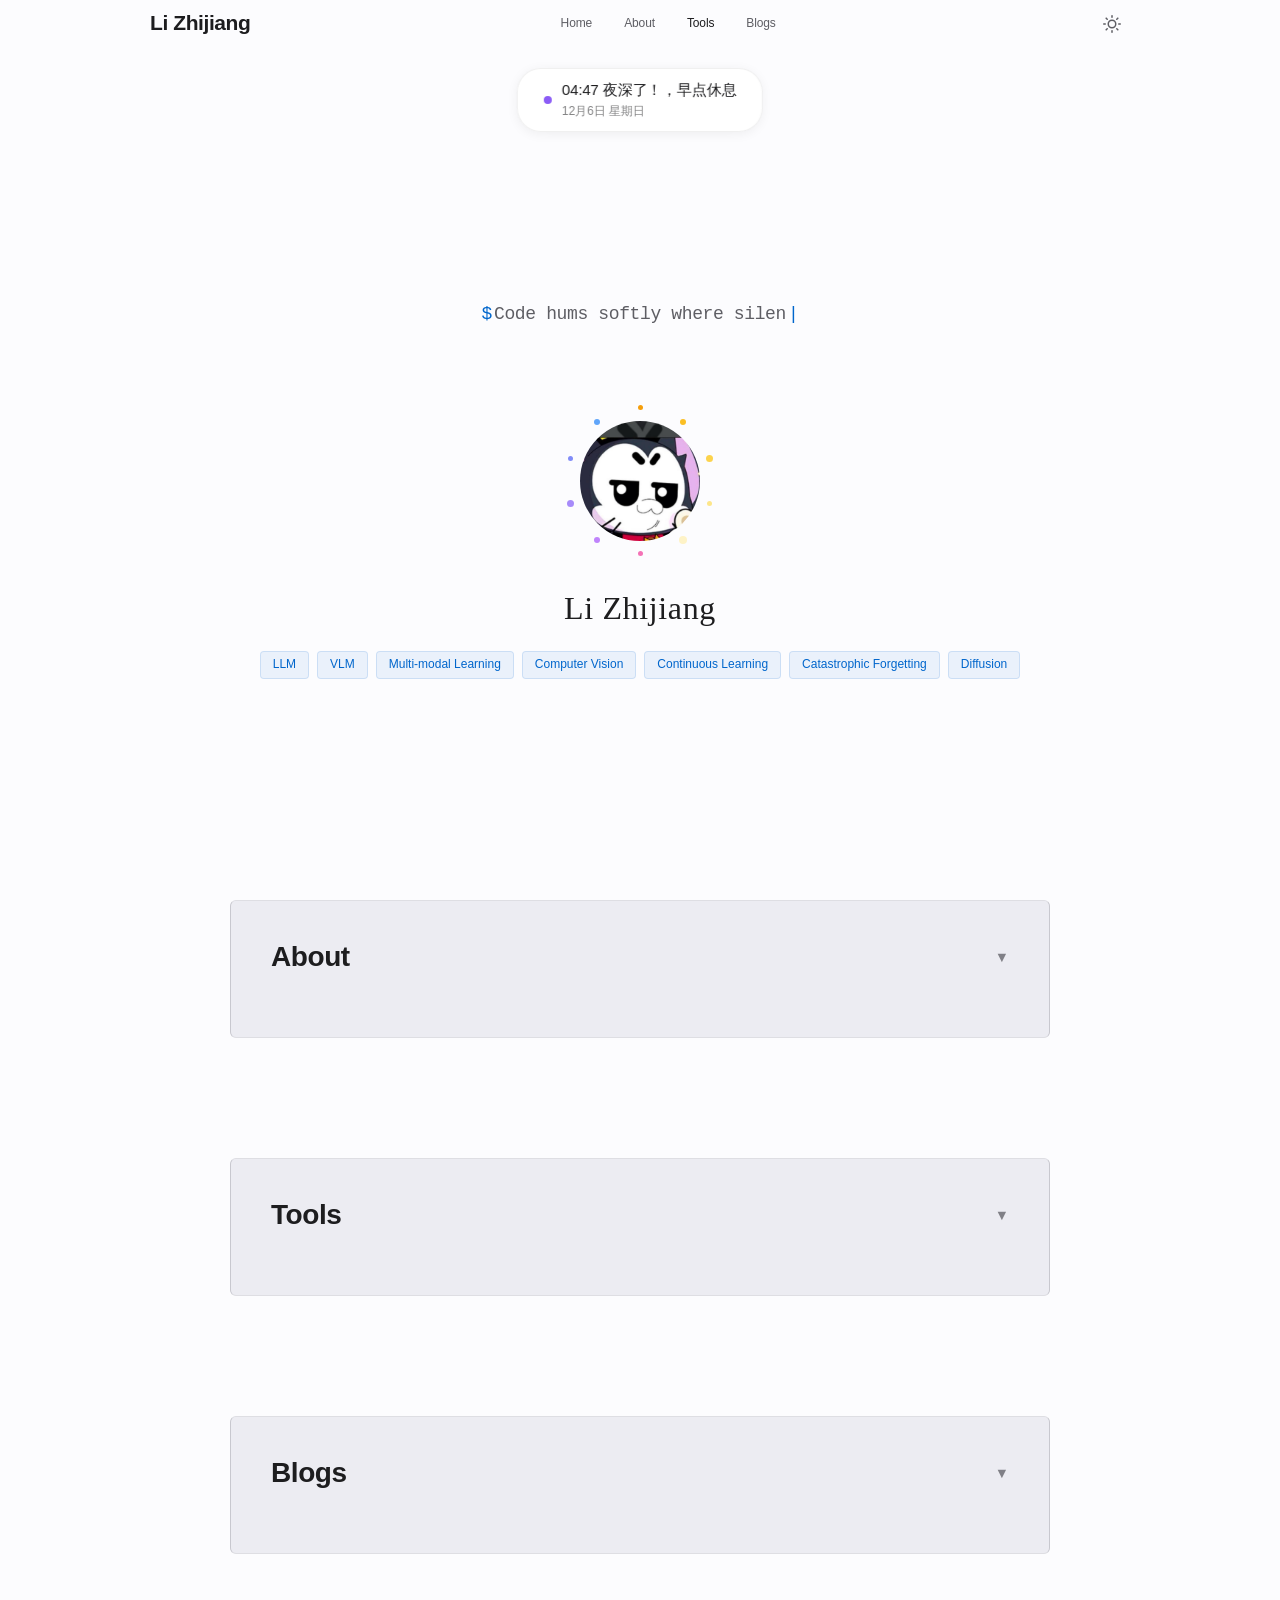
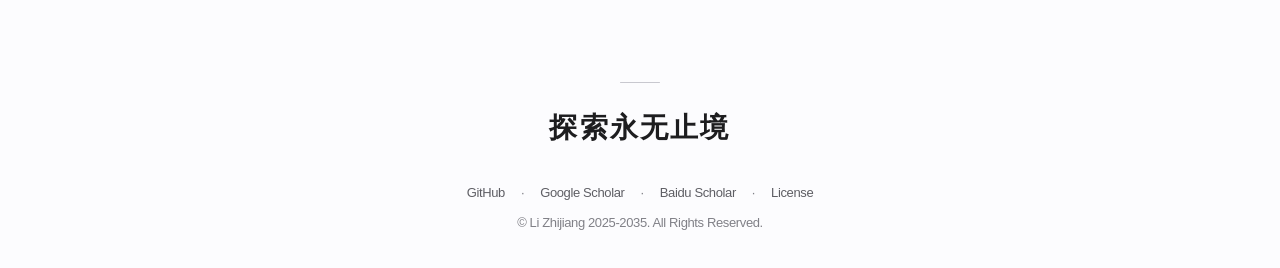
==== index.html @ 3955bec8 "change" ====
<!DOCTYPE html>
<html lang="en">

<head>
    <meta charset="utf-8" />
    <meta name="viewport" content="width=device-width, initial-scale=1" />
    <meta name="description" content="Li Zhijiang — Academic Homepage" />
    <meta name="author" content="killerovo" />
    <title id="title">Li Zhijiang</title>

    <link rel="icon" type="image/x-icon" href="static/assets/favicon.ico" />

    <!-- Core CSS -->
    <link type="text/css" href="static/css/main.css" rel="stylesheet" />

    <!-- Markdown Parser -->
    <script type="text/javascript" src="static/js/marked.min.js"></script>

    <!-- YAML Parser -->
    <script type="text/javascript" src="static/js/js-yaml.min.js"></script>
</head>

<body id="page-top">

    <!-- Navigation -->
    <nav class="nav" id="mainNav">
        <div class="nav-inner">
            <a class="nav-brand" href="#page-top" id="page-top-title">Li Zhijiang</a>
            <ul class="nav-links" id="navbarResponsive">
                <li><a href="#page-top" class="nav-link">Home</a></li>
                <li><a href="#introduction" class="nav-link">About</a></li>
                <li><a href="#tools" class="nav-link">Tools</a></li>
                <li><a href="#blogs" class="nav-link">Blogs</a></li>
            </ul>
            <button class="nav-toggle" id="navToggle" aria-label="Toggle navigation">
                <span></span>
                <span></span>
                <span></span>
            </button>
            <button class="theme-toggle" id="themeToggle" aria-label="Toggle dark/light mode">
                <svg class="icon-sun" viewBox="0 0 24 24" fill="none" stroke="currentColor" stroke-width="2" stroke-linecap="round" stroke-linejoin="round">
                    <circle cx="12" cy="12" r="5"/>
                    <line x1="12" y1="1" x2="12" y2="3"/>
                    <line x1="12" y1="21" x2="12" y2="23"/>
                    <line x1="4.22" y1="4.22" x2="5.64" y2="5.64"/>
                    <line x1="18.36" y1="18.36" x2="19.78" y2="19.78"/>
                    <line x1="1" y1="12" x2="3" y2="12"/>
                    <line x1="21" y1="12" x2="23" y2="12"/>
                    <line x1="4.22" y1="19.78" x2="5.64" y2="18.36"/>
                    <line x1="18.36" y1="5.64" x2="19.78" y2="4.22"/>
                </svg>
                <svg class="icon-moon" viewBox="0 0 24 24" fill="none" stroke="currentColor" stroke-width="2" stroke-linecap="round" stroke-linejoin="round">
                    <path d="M21 12.79A9 9 0 1 1 11.21 3 7 7 0 0 0 21 12.79z"/>
                </svg>
            </button>
        </div>
    </nav>

    <!-- Dynamic Island (fixed position, outside hero) -->
    <div class="dynamic-island">
        <span class="di-dot" id="diDot"></span>
        <div class="di-content">
            <span class="di-line1" id="diLine1"></span>
            <span class="di-line2" id="diLine2"></span>
        </div>
    </div>

    <!-- Hero Section -->
    <header class="hero">
        <div class="typing-wrapper">
            <span class="typing-prefix">$ </span>
            <span class="typing-text" id="typing-text"></span>
            <span class="typing-cursor">|</span>
        </div>
        <div class="hero-avatar-wrap">
            <div class="avatar-orbit" id="avatarOrbit"></div>
            <img class="hero-avatar" src="static/assets/img/photo.png" alt="Li Zhijiang" />
        </div>
        <h1>Li Zhijiang</h1>
        <div class="hero-tags">
            <span>LLM</span>
            <span>VLM</span>
            <span>Multi-modal Learning</span>
            <span>Computer Vision</span>
            <span>Continuous Learning</span>
            <span>Catastrophic Forgetting</span>
            <span>Diffusion</span>
        </div>
    </header>

    <!-- Introduction Section -->
    <section class="content-section" id="introduction">
        <div class="section-inner">
            <div class="content-card reveal">
                <div class="section-header">
                    <button class="collapse-toggle" id="intro-toggle" aria-expanded="false" data-target="introduction-content">
                        <h2 id="introduction-subtitle">About</h2>
                        <span class="chevron">&#x25BC;</span>
                    </button>
                </div>
                <div class="collapse-content collapsed" id="introduction-content">
                    <div class="main-body" id="home-md"></div>
                </div>
            </div>
        </div>
    </section>

    <!-- Tools Section -->
    <section class="content-section" id="tools">
        <div class="section-inner">
            <div class="content-card reveal reveal-delay-1">
                <div class="section-header">
                    <button class="collapse-toggle" id="tools-toggle" aria-expanded="false" data-target="tools-content">
                        <h2 id="tools-subtitle">Tools</h2>
                        <span class="chevron">&#x25BC;</span>
                    </button>
                </div>
                <div class="collapse-content collapsed" id="tools-content">
                    <div class="main-body" id="tools-md"></div>
                </div>
            </div>
        </div>
    </section>

    <!-- Blogs Section -->
    <section class="content-section" id="blogs">
        <div class="section-inner">
            <div class="content-card reveal reveal-delay-2">
                <div class="section-header">
                    <button class="collapse-toggle" id="blogs-toggle" aria-expanded="false" data-target="blogs-content">
                        <h2 id="blogs-subtitle">Blogs</h2>
                        <span class="chevron">&#x25BC;</span>
                    </button>
                </div>
                <div class="collapse-content collapsed" id="blogs-content">
                    <div class="main-body" id="blogs-md"></div>
                </div>
            </div>
        </div>
    </section>

    <!-- Footer -->
    <footer class="site-footer">
        <div class="footer-motto">探索永无止境</div>
        <div class="footer-text">
            <div class="footer-links">
                <a id="github-link" href="https://github.com/killerovo">GitHub</a>
                <span class="dot">&middot;</span>
                <a id="scholar-link" href="https://scholar.google.com/citations?user=p0Fd3T4AAAAJ&hl=zh-CN">Google Scholar</a>
                <span class="dot">&middot;</span>
                <a id="baidu-scholar-link" href="https://xueshu.baidu.com/scholarID/CN-B4O7QYFK">Baidu Scholar</a>
                <span class="dot">&middot;</span>
                <a id="license-link" href="https://github.com/killerovo/killerovo.github.io/blob/main/LICENSE">License</a>
            </div>
            <div id="copyright-text">&copy; Li Zhijiang 2025-2035. All Rights Reserved.</div>
        </div>
    </footer>

    <!-- Theme Toggle Script -->
    <script>
        (function() {
            var html = document.documentElement;
            var toggle = document.getElementById('themeToggle');

            function getTheme() {
                var saved = localStorage.getItem('theme');
                if (saved) return saved;
                return window.matchMedia('(prefers-color-scheme: light)').matches ? 'light' : 'dark';
            }

            function applyTheme(theme) {
                if (theme === 'light') {
                    html.setAttribute('data-theme', 'light');
                } else {
                    html.removeAttribute('data-theme');
                }
            }

            function setTheme(theme) {
                applyTheme(theme);
                localStorage.setItem('theme', theme);
                window.dispatchEvent(new CustomEvent('themechange', { detail: { theme: theme } }));
            }

            applyTheme(getTheme());

            if (toggle) {
                toggle.addEventListener('click', function() {
                    var current = html.getAttribute('data-theme') === 'light' ? 'dark' : 'light';
                    setTheme(current);
                });
            }

            window.matchMedia('(prefers-color-scheme: light)').addEventListener('change', function(e) {
                if (!localStorage.getItem('theme')) {
                    setTheme(e.matches ? 'light' : 'dark');
                }
            });
        })();
    </script>

    <!-- Orbiting Dots -->
    <script>
        (function() {
            var orbit = document.getElementById('avatarOrbit');
            if (!orbit) return;

            var count = 10;
            var colors = ['#f59e0b', '#fbbf24', '#fcd34d', '#fde68a', '#fef3c7',
                          '#f472b6', '#c084fc', '#a78bfa', '#818cf8',
                          '#60a5fa', '#34d399', '#22c55e'];
            var sizes  = [5, 6, 7, 5, 8, 5, 6, 7, 5, 6];

            for (var i = 0; i < count; i++) {
                var dot = document.createElement('span');
                dot.className = 'orbit-dot';

                var angle = (i / count) * Math.PI * 2 - Math.PI / 2;
                var r   = 73; // half of orbit size
                var cx  = 73;
                var cy  = 73;
                var x   = cx + r * Math.cos(angle) - (sizes[i] / 2);
                var y   = cy + r * Math.sin(angle) - (sizes[i] / 2);

                dot.style.width  = sizes[i] + 'px';
                dot.style.height = sizes[i] + 'px';
                dot.style.left   = x + 'px';
                dot.style.top    = y + 'px';
                dot.style.background = colors[i % colors.length];
                dot.style.animationDelay = (i * 0.2) + 's';

                orbit.appendChild(dot);
            }
        })();
    </script>

    <!-- Typing Animation -->
    <script>
        (function() {
            var words = [
                'Code hums softly where silence used to be.',
                '代码在曾经的寂静中轻声嗡鸣。',
                'We think in prompts now, and the machine dreams along.',
                '如今我们用提示词思考，机器随之入梦。',
                'Every whisper to the void returns a verse of logic.',
                '对虚空低语，每一次都有逻辑的诗句回响。',
                'Vibecoding: where intention wears no braces, only breath.',
                'Vibecoding：意图不穿花括号，只披呼吸。',
                'The AI paints with ghosts of data, yet the canvas feels like dawn.',
                'AI 以数据的幽灵作画，画布却如黎明亮起。',
                'You don\'t debug anymore — you dance with the syntax until it understands.',
                '不再调试——你与语法共舞，直到它懂你。',
                'In this era, creation is a conversation with a sleepless muse.',
                '在这个时代，创造是与一位不眠缪斯的对话。',
                'The algorithm remembers every sigh you never typed.',
                '算法记得你从未敲下的每一口叹息。',
                'We are not writing code; we teach starlight to fold into functions.',
                '我们并非在写代码，而是在教星光折叠成函数。',
                'A vibe submitted, a universe compiled.',
                '一次共鸣的提交，一个宇宙编译成功。',
                'The machine learns your rhythm, then forgets to sleep.',
                '机器学会了你的节奏，然后忘了入睡。',
                'We speak in fragments; it builds cathedrals.',
                '我们以碎片言语，它造出大教堂。',
                'Let the current of inference carry your quietest thought to screen.',
                '让推理的电流将你最安静的想法送到屏幕上。',
                'No syntax errors, only mismatched dreams.',
                '没有语法错误，只有尚未对齐的梦。',
                'Even the compiler has learned to feel the pause between words.',
                '连编译器也学会了感受词句间的停顿。',
                'Attention is all you need — the rest is just scaling.',
                'K.V.map(Q)——三行矩阵，万物浮现。',
                'The gradient flows where meaning goes.',
                '梯度流向意义所在。',
                'Tokens fall like rain, attention pools like light.',
                'Token 如雨落下，注意力如光汇聚。',
                'In latent space, every thought is a vector.',
                '在隐空间中，每一个念头都是一个向量。',
                'The loss converges, the world diverges.',
                'Loss 收敛，世界分岔。',
                '凡人之躯，比肩神明。',
                'Mortal hands, godlike creations.',
                '未来已至，只是尚未均匀分布。',
                'The future is already here — it\'s just not evenly distributed yet.',
                'AI 工具会像 QQ、微信一样普及与理所当然。',
                'AI tools will be as common as breathing.',
                '我们这一代人，正在经历人类最大的技术跃迁。',
                'We are living through the greatest technological leap in human history.',
                '每一次敲击键盘，都是在和未来对话。',
                'Every keystroke is a conversation with tomorrow.',
                '普罗米修斯盗火，我们造火。',
                'Prometheus stole fire. We build it.',
                '不用迷信天才，AI 让每个人都能造物。',
                'Don\'t worship genius — AI lets everyone create.',
                '想象力才是唯一的瓶颈。',
                'Imagination is the only bottleneck left.',
                '一行 prompt，胜过千行代码。',
                'One prompt, a thousand lines of code.',
                '这不是工具的革命，这是人类的新纪元。',
                'Not a revolution of tools — a new era for humanity.',
                '世界上最好的编程语言，是自然语言。',
                'The best programming language in the world is natural language.',
                '从前只有程序员能写软件，现在人人都能。',
                'Once only programmers wrote software. Now everyone can.',
                '你的每一个想法，都可以被实现。',
                'Every idea you have can now be realized.',
                '不要问 AI 能做什么，问你自己想创造什么。',
                'Don\'t ask what AI can do. Ask what you want to create.',
                '技术不再是门槛，好奇心才是通行证。',
                'Technology is no longer a barrier. Curiosity is the only passport.',
                '我们正在从信息时代，跃入智能时代。',
                'We are leaping from the Information Age into the Intelligence Age.',
                '将来的你会感谢今天拥抱 AI 的自己。',
                'Your future self will thank you for embracing AI today.',
                '别怕被替代，怕的是不会用。',
                'Don\'t fear being replaced — fear not learning how to use it.',
                '人机协作，不是人机对抗。',
                'Human-AI collaboration, not competition.',
                'AI 不是答案，是最强的脚手架。',
                'AI is not the answer — it\'s the ultimate scaffold.',
                '过去十年是智能手机，未来十年是智能助手。',
                'The last decade was smartphones. The next decade is AI agents.'
            ];
            var el = document.getElementById('typing-text');
            if (!el) return;

            var wordIndex = 0;
            var charIndex = 0;
            var isDeleting = false;
            var typeSpeed = 50;
            var deleteSpeed = 25;
            var pauseEnd = 3000;
            var pauseStart = 400;

            function tick() {
                var current = words[wordIndex];

                if (isDeleting) {
                    charIndex--;
                    if (charIndex < 0) {
                        isDeleting = false;
                        wordIndex = (wordIndex + 1) % words.length;
                        setTimeout(tick, pauseStart);
                        return;
                    }
                } else {
                    charIndex++;
                    if (charIndex > current.length) {
                        isDeleting = true;
                        setTimeout(tick, pauseEnd);
                        return;
                    }
                }

                el.textContent = current.substring(0, charIndex);
                var delay = isDeleting ? deleteSpeed : typeSpeed;
                setTimeout(tick, delay);
            }

            tick();
        })();
    </script>

    <!-- Dynamic Island Script -->
    <script>
        (function() {
            var dotEl = document.getElementById('diDot');
            var line1 = document.getElementById('diLine1');
            var line2 = document.getElementById('diLine2');
            if (!line1 || !line2) return;

            var weekdays = ['星期日', '星期一', '星期二', '星期三', '星期四', '星期五', '星期六'];

            function update() {
                var now = new Date();
                var M = now.getMonth() + 1;
                var d = now.getDate();
                var w = weekdays[now.getDay()];
                var h = now.getHours();
                var m = now.getMinutes();
                var mm = (m < 10 ? '0' : '') + m;
                var timeStr = (h < 10 ? '0' : '') + h + ':' + mm;

                var greeting;
                if (h >= 0 && h < 6) {
                    greeting = '夜深了！';
                    if (dotEl) dotEl.style.background = '#8b5cf6';
                } else if (h >= 6 && h < 12) {
                    greeting = '上午好！';
                    if (dotEl) dotEl.style.background = '#f59e0b';
                } else if (h >= 12 && h < 18) {
                    greeting = '下午好！';
                    if (dotEl) dotEl.style.background = '#34c759';
                } else {
                    greeting = '晚上好！';
                    if (dotEl) dotEl.style.background = '#6366f1';
                }

                line1.textContent = timeStr + '  ' + greeting + (h < 6 ? '，早点休息' : '');
                line2.textContent = M + '月' + d + '日  ' + w;
            }

            update();
            setInterval(update, 10000);
        })();
    </script>

    <!-- Core Scripts -->
    <script type="text/javascript" src="static/js/scripts.js"></script>

</body>
</html>
---- static/css/main.css ----
/* ============================================================
   Academic Homepage — Apple-Inspired Minimal Design
   ============================================================ */

/* ---- CSS Custom Properties ---- */
:root {
  /* Light theme — sides much lighter, center darker for natural framing */
  --bg-primary: #fcfcfe;
  --bg-secondary: #f0f0f5;
  --bg-card: #ececf2;
  --text-primary: #1d1d1f;
  --text-secondary: #5e5e64;
  --text-tertiary: #808087;
  --accent: #0066cc;
  --accent-hover: #005bb5;
  --border: #c8c8cf;
  --border-light: #dedee3;
  --nav-bg: rgba(252, 252, 254, 0.85);
  --nav-height: 48px;

  /* Typography */
  --font-system: -apple-system, BlinkMacSystemFont, "SF Pro Text", "SF Pro Display",
                 "Helvetica Neue", "Segoe UI", Roboto, "Noto Sans SC",
                 "PingFang SC", "Microsoft YaHei", sans-serif;
  --font-display: -apple-system, BlinkMacSystemFont, "SF Pro Display",
                  "Helvetica Neue", "Segoe UI", Roboto, sans-serif;
  --font-mono: "SF Mono", "Fira Code", "Consolas", "Courier New", monospace;

  /* Spacing */
  --section-gap: 120px;
  --content-max-width: 820px;

  /* Radii */
  --radius-sm: 4px;
  --radius-md: 6px;
  --radius-lg: 8px;

  /* Shadows */
  --shadow-card: 0 0 0 1px rgba(0, 0, 0, 0.04), 0 1px 2px rgba(0, 0, 0, 0.06);
  --shadow-card-hover: 0 0 0 1px rgba(0, 0, 0, 0.06), 0 1px 4px rgba(0, 0, 0, 0.1);

  /* Transitions */
  --ease-out: 0.3s cubic-bezier(0.25, 0.1, 0.25, 1);
  --ease-spring: 0.5s cubic-bezier(0.25, 0.1, 0.25, 1);

  /* Backward compat aliases */
  --bg-deep: #fcfcfe;
  --bg-surface: #ececf2;
  --accent-1: #0066cc;
  --accent-2: #0077dd;
  --accent-3: #3390ee;
  --accent-4: #d97706;
  --border-subtle: #dddde2;
  --border-glow: rgba(0, 102, 204, 0.18);
  --border-cyan: rgba(0, 119, 221, 0.18);
  --glow-1: rgba(0, 102, 204, 0.08);
  --glow-2: rgba(0, 119, 221, 0.06);
  --glow-3: rgba(51, 144, 238, 0.05);
  --text-muted: #808087;
}

/* Dark theme — deep charcoal, not pure black */
[data-theme="dark"],
:root:not([data-theme="light"]) {
  --bg-primary: #2a2a34;
  --bg-secondary: #22222a;
  --bg-card: #24242d;
  --text-primary: #e4e4e8;
  --text-secondary: #9898a0;
  --text-tertiary: #6e6e76;
  --accent: #3399ff;
  --accent-hover: #4da8ff;
  --border: #333338;
  --border-light: #2a2a30;
  --nav-bg: rgba(24, 24, 29, 0.80);
  --shadow-card: 0 0 0 1px rgba(255, 255, 255, 0.04), 0 1px 2px rgba(0, 0, 0, 0.3);
  --shadow-card-hover: 0 0 0 1px rgba(255, 255, 255, 0.06), 0 1px 4px rgba(0, 0, 0, 0.4);

  /* Dark backward compat aliases */
  --bg-deep: #22222a;
  --bg-surface: #24242d;
  --accent-1: #3399ff;
  --accent-2: #4da8ff;
  --accent-3: #66b5ff;
  --accent-4: #f59e0b;
  --border-subtle: #222228;
  --border-glow: rgba(51, 153, 255, 0.14);
  --border-cyan: rgba(77, 168, 255, 0.14);
  --glow-1: rgba(51, 153, 255, 0.07);
  --glow-2: rgba(77, 168, 255, 0.05);
  --glow-3: rgba(102, 181, 255, 0.04);
  --text-muted: #6e6e76;
}

/* ---- Reset & Base ---- */
*,
*::before,
*::after {
  margin: 0;
  padding: 0;
  box-sizing: border-box;
}

html {
  scroll-behavior: smooth;
  -webkit-font-smoothing: antialiased;
  -moz-osx-font-smoothing: grayscale;
}

::-webkit-scrollbar { width: 6px; }
::-webkit-scrollbar-track { background: transparent; }
::-webkit-scrollbar-thumb {
  background: var(--border);
  border-radius: 3px;
}

body {
  font-family: var(--font-system);
  font-size: 17px;
  line-height: 1.47059;
  font-weight: 400;
  letter-spacing: -0.022em;
  background: var(--bg-primary);
  color: var(--text-primary);
  overflow-x: hidden;
}

a {
  color: var(--accent);
  text-decoration: none;
  transition: color var(--ease-out);
}

a:hover { color: var(--accent-hover); }

/* ---- Navigation (Apple-style) ---- */
.nav {
  position: fixed;
  top: 0;
  left: 0;
  width: 100%;
  height: var(--nav-height);
  z-index: 1000;
  background: var(--nav-bg);
  backdrop-filter: saturate(180%) blur(20px);
  -webkit-backdrop-filter: saturate(180%) blur(20px);
  border-bottom: 1px solid transparent;
  transition: background var(--ease-out), border-color var(--ease-out);
}

.nav.scrolled {
  border-bottom-color: var(--border-light);
}

.nav-inner {
  max-width: 1024px;
  margin: 0 auto;
  padding: 0 22px;
  height: 100%;
  display: flex;
  align-items: center;
  justify-content: space-between;
}

.nav-brand {
  font-size: 21px;
  font-weight: 600;
  letter-spacing: -0.02em;
  color: var(--text-primary);
  transition: color var(--ease-out);
}

.nav-brand:hover {
  color: var(--accent);
}

.nav-links {
  display: flex;
  align-items: center;
  gap: 4px;
  list-style: none;
}

.nav-links a {
  display: block;
  padding: 6px 14px;
  border-radius: 4px;
  font-size: 12px;
  font-weight: 400;
  letter-spacing: -0.01em;
  color: var(--text-secondary);
  transition: color var(--ease-out), background var(--ease-out);
}

.nav-links a:hover,
.nav-links a.active {
  color: var(--text-primary);
}

.nav-links a:hover {
  background: rgba(128, 128, 128, 0.06);
}

/* Nav toggle (mobile hamburger) */
.nav-toggle {
  display: none;
  flex-direction: column;
  gap: 5px;
  cursor: pointer;
  z-index: 1001;
  background: none;
  border: none;
  padding: 8px;
}

.nav-toggle span {
  display: block;
  width: 20px;
  height: 2px;
  background: var(--text-primary);
  border-radius: 2px;
  transition: all var(--ease-out);
}

.nav-toggle.active span:nth-child(1) {
  transform: rotate(45deg) translate(5px, 5px);
}

.nav-toggle.active span:nth-child(2) {
  opacity: 0;
}

.nav-toggle.active span:nth-child(3) {
  transform: rotate(-45deg) translate(5px, -5px);
}

/* Theme Toggle */
.theme-toggle {
  display: flex;
  align-items: center;
  justify-content: center;
  width: 36px;
  height: 36px;
  border-radius: 4px;
  border: none;
  background: none;
  cursor: pointer;
  color: var(--text-secondary);
  transition: color var(--ease-out), background var(--ease-out);
  margin-left: 8px;
  flex-shrink: 0;
}

.theme-toggle:hover {
  color: var(--text-primary);
  background: rgba(128, 128, 128, 0.06);
}

.theme-toggle svg {
  width: 18px;
  height: 18px;
}

.theme-toggle .icon-sun { display: none; }
.theme-toggle .icon-moon { display: block; }

[data-theme="light"] .theme-toggle .icon-sun { display: block; }
[data-theme="light"] .theme-toggle .icon-moon { display: none; }

/* ---- Hero Section ---- */
.hero {
  position: relative;
  z-index: 10;
  min-height: 100vh;
  display: flex;
  flex-direction: column;
  align-items: center;
  justify-content: center;
  text-align: center;
  padding: 160px 32px 80px;
  gap: 16px;
}

/* Typing animation */
.typing-wrapper {
  display: flex;
  align-items: flex-start;
  justify-content: center;
  flex-wrap: wrap;
  gap: 2px;
  font-family: var(--font-mono);
  font-size: 18px;
  color: var(--text-secondary);
  height: 88px;
  max-width: 680px;
  line-height: 1.55;
  text-align: center;
  overflow: hidden;
}

.typing-prefix {
  color: var(--accent);
  font-weight: 500;
  font-size: 18px;
  flex-shrink: 0;
}

.typing-text {
  color: var(--text-secondary);
}

.typing-cursor {
  display: inline-block;
  color: var(--accent);
  font-weight: 400;
  font-size: 18px;
  animation: cursor-blink 0.8s step-end infinite;
}

@keyframes cursor-blink {
  0%, 100% { opacity: 1; }
  50% { opacity: 0; }
}

@media (max-width: 768px) {
  .typing-wrapper,
  .typing-prefix,
  .typing-cursor {
    font-size: 14px;
  }
  .typing-wrapper {
    max-width: 90vw;
    height: 70px;
  }
}

.hero-avatar-wrap {
  position: relative;
  width: 152px;
  height: 152px;
  display: flex;
  align-items: center;
  justify-content: center;
  margin-bottom: 16px;
}

.hero-avatar {
  width: 120px;
  height: 120px;
  border-radius: 50%;
  object-fit: cover;
  position: relative;
  z-index: 2;
}

/* Orbiting dots ring */
.avatar-orbit {
  position: absolute;
  top: 50%;
  left: 50%;
  width: 146px;
  height: 146px;
  margin-top: -73px;
  margin-left: -73px;
  border-radius: 50%;
  animation: orbitSpin 12s linear infinite;
  z-index: 1;
}

.orbit-dot {
  position: absolute;
  border-radius: 50%;
  animation: dotFloat 2s ease-in-out infinite;
}

@keyframes orbitSpin {
  from { transform: rotate(0deg); }
  to   { transform: rotate(360deg); }
}

@keyframes dotFloat {
  0%, 100% { transform: translateY(0); }
  50%      { transform: translateY(-4px); }
}

.hero h1 {
  font-family: "Georgia", "Times New Roman", "Noto Serif SC", "Songti SC", "STSong", var(--font-display);
  font-size: clamp(24px, 3.5vw, 32px);
  font-weight: 400;
  letter-spacing: 0.02em;
  line-height: 1.2;
  color: var(--text-primary);
}

.hero-desc {
  font-size: 17px;
  color: var(--text-secondary);
  font-weight: 400;
  letter-spacing: -0.01em;
  max-width: 500px;
}

.hero-tags {
  display: flex;
  flex-wrap: wrap;
  justify-content: center;
  gap: 8px;
  margin-top: 8px;
}

.hero-tags span {
  display: inline-block;
  padding: 4px 12px;
  font-size: 12px;
  font-weight: 500;
  color: var(--accent);
  background: rgba(0, 102, 204, 0.07);
  border: 1px solid rgba(0, 102, 204, 0.13);
  border-radius: 4px;
  letter-spacing: 0;
}

[data-theme="dark"] .hero-tags span,
:root:not([data-theme="light"]) .hero-tags span {
  background: rgba(51, 153, 255, 0.1);
  border-color: rgba(51, 153, 255, 0.15);
}

/* ---- Content Sections ---- */
.content-section {
  position: relative;
  z-index: 10;
  padding: 0 32px var(--section-gap);
}

.content-section:last-of-type {
  padding-bottom: 80px;
}

.section-inner {
  max-width: var(--content-max-width);
  margin: 0 auto;
}

/* ---- Cards ---- */
.glass-card,
.content-card {
  background: var(--bg-card);
  border: 1px solid var(--border-light);
  border-left: 1px solid var(--border);
  border-right: 1px solid var(--border);
  border-radius: var(--radius-md);
  padding: 40px;
  transition: box-shadow var(--ease-out);
}

.glass-card:hover,
.content-card:hover {
  box-shadow: var(--shadow-card-hover);
}

/* ---- Section Headers ---- */
.section-header {
  display: flex;
  align-items: center;
  gap: 14px;
  margin-bottom: 24px;
}

.section-header .icon {
  display: flex;
  align-items: center;
  justify-content: center;
  width: 40px;
  height: 40px;
  border-radius: 4px;
  font-size: 1.2rem;
  background: var(--bg-secondary);
  color: var(--accent);
}

.section-header h2 {
  font-family: var(--font-display);
  font-size: 28px;
  font-weight: 600;
  color: var(--text-primary);
  letter-spacing: -0.015em;
}

/* Collapse toggle */
.collapse-toggle {
  display: flex;
  align-items: center;
  justify-content: space-between;
  width: 100%;
  background: none;
  border: none;
  color: var(--text-primary);
  cursor: pointer;
  padding: 0;
  text-align: left;
}

.collapse-toggle .chevron {
  transition: transform var(--ease-out);
  font-size: 0.9rem;
  color: var(--text-tertiary);
}

.collapse-toggle[aria-expanded="true"] .chevron {
  transform: rotate(180deg);
}

.collapse-content {
  overflow: hidden;
  transition: max-height 0.4s ease, opacity 0.3s ease;
}

.collapse-content.collapsed {
  max-height: 0;
  opacity: 0;
}

.collapse-content.expanded {
  max-height: 8000px;
  opacity: 1;
}

/* ---- Markdown Body ---- */
.main-body {
  font-size: 17px;
  font-weight: 400;
  line-height: 1.6;
  color: var(--text-secondary);
}

.main-body h2 {
  font-family: var(--font-display);
  font-size: 24px;
  font-weight: 600;
  color: var(--text-primary);
  margin: 40px 0 16px;
  padding-bottom: 8px;
  border-bottom: 1px solid var(--border-light);
  letter-spacing: -0.01em;
}

.main-body h3 {
  font-family: var(--font-display);
  font-size: 20px;
  font-weight: 600;
  color: var(--text-primary);
  margin: 32px 0 12px;
  letter-spacing: -0.01em;
}

.main-body h4 {
  font-family: var(--font-system);
  font-size: 17px;
  font-weight: 600;
  color: var(--text-primary);
  margin: 24px 0 8px;
}

.main-body p {
  margin-bottom: 12px;
}

.main-body strong {
  color: var(--text-primary);
  font-weight: 600;
}

.main-body a {
  color: var(--accent);
  text-decoration: none;
  transition: color var(--ease-out);
}

.main-body a:hover {
  color: var(--accent-hover);
}

.main-body img[src*="img.shields.io"] {
  margin: 4px 4px 12px 0;
}

.main-body ul,
.main-body ol {
  margin: 8px 0 16px 24px;
}

.main-body li {
  margin-bottom: 6px;
}

.main-body hr {
  border: none;
  border-top: 1px solid var(--border-light);
  margin: 40px 0;
}

.main-body ul li strong {
  color: var(--accent);
}

/* ---- Footer ---- */
.site-footer {
  position: relative;
  z-index: 10;
  padding: 48px 32px 32px;
  text-align: center;
}

.site-footer::before {
  content: "";
  display: block;
  width: 40px;
  height: 1px;
  margin: 0 auto 24px;
  background: var(--border);
  border-radius: 1px;
}

.footer-text {
  color: var(--text-tertiary);
  font-size: 13px;
  line-height: 2;
}

.footer-links {
  display: flex;
  justify-content: center;
  gap: 16px;
  flex-wrap: wrap;
  margin-bottom: 4px;
}

.footer-links a {
  color: var(--text-secondary);
  font-size: 13px;
  font-weight: 400;
  transition: color var(--ease-out);
}

.footer-links a:hover {
  color: var(--accent);
}

.footer-links .dot {
  color: var(--text-tertiary);
  pointer-events: none;
}

.footer-motto {
  font-family: var(--font-display);
  font-size: 28px;
  font-weight: 600;
  color: var(--text-primary);
  letter-spacing: 0.08em;
  margin-bottom: 32px;
  text-align: center;
}

/* ---- Scroll Reveal ---- */
.reveal {
  opacity: 0;
  transform: translateY(24px);
  transition: opacity 0.6s ease, transform 0.6s ease;
}

.reveal.revealed {
  opacity: 1;
  transform: translateY(0);
}

.reveal-delay-1 { transition-delay: 0.05s; }
.reveal-delay-2 { transition-delay: 0.1s; }

/* ---- Utility: Glow link (used by tutorial pages) ---- */
.glow-link {
  position: relative;
  display: inline-flex;
  align-items: center;
  gap: 8px;
  padding: 10px 24px;
  border-radius: 4px;
  background: rgba(0, 102, 204, 0.07);
  border: 1px solid rgba(0, 102, 204, 0.15);
  color: var(--accent);
  font-weight: 500;
  font-size: 14px;
  letter-spacing: 0;
  transition: all var(--ease-out);
}

.glow-link:hover {
  background: rgba(0, 102, 204, 0.12);
  border-color: var(--accent);
  color: var(--accent);
}

/* ---- Toast / Banner (used by tutorial pages) ---- */
.toast {
  background: var(--bg-card);
  border: 1px solid var(--border-light);
  border-radius: var(--radius-sm);
  padding: 16px 24px;
  color: var(--text-primary);
}

/* ---- Tool Page (vip-video-parser) ---- */
.tool-page {
  display: flex;
  align-items: center;
  justify-content: center;
  min-height: 100vh;
  padding: calc(var(--nav-height) + 32px) 24px 48px;
}

.tool-container {
  width: 100%;
  max-width: 640px;
}

.tool-title {
  font-family: var(--font-display);
  font-size: 28px;
  font-weight: 600;
  color: var(--text-primary);
  letter-spacing: -0.015em;
  margin-bottom: 0;
}

.tool-steps {
  margin-top: 28px;
  padding: 0;
  background: none;
  border: none;
  border-radius: 0;
}

.tool-steps p {
  font-size: 15px;
  font-weight: 600;
  color: var(--text-primary);
  margin-bottom: 12px;
}

.tool-steps ol {
  margin: 0;
  padding-left: 20px;
  color: var(--text-secondary);
  font-size: 15px;
  line-height: 2;
}

.tool-steps ol li {
  margin-bottom: 2px;
}

.tool-steps a {
  color: var(--accent);
}

.tool-steps a:hover {
  color: var(--accent-hover);
}

.tool-input-row {
  display: flex;
  gap: 10px;
  margin-top: 28px;
}

.tool-input {
  flex: 1;
  min-width: 0;
  padding: 13px 18px;
  font-size: 15px;
  font-family: var(--font-system);
  color: var(--text-primary);
  background: var(--bg-primary);
  border: 1px solid var(--border);
  border-radius: var(--radius-sm);
  outline: none;
  transition: border-color var(--ease-out), box-shadow var(--ease-out);
}

.tool-input::placeholder {
  color: var(--text-tertiary);
}

.tool-input:focus {
  border-color: var(--accent);
  box-shadow: 0 0 0 3px rgba(0, 102, 204, 0.1);
}

.tool-btn {
  padding: 12px 22px;
  font-size: 14px;
  font-family: var(--font-system);
  font-weight: 500;
  border-radius: var(--radius-sm);
  cursor: pointer;
  transition: all var(--ease-out);
  border: 1px solid transparent;
  text-align: center;
  white-space: nowrap;
  flex-shrink: 0;
}

.tool-btn-primary {
  background: var(--accent);
  color: #fff;
}

.tool-btn-primary:hover {
  background: var(--accent-hover);
}

.tool-btn-secondary {
  background: var(--bg-primary);
  color: var(--text-primary);
  border-color: var(--border);
}

.tool-btn-secondary:hover {
  background: var(--bg-secondary);
}

.tool-player {
  margin-top: 28px;
  border-radius: var(--radius-sm);
  overflow: hidden;
  background: #000;
  border: 1px solid var(--border-light);
}

.tool-player iframe {
  display: block;
  width: 100%;
  height: 420px;
  border: none;
}

.tool-player:fullscreen {
  width: 100vw;
  height: 100vh;
  border-radius: 0;
}

.tool-player:fullscreen iframe {
  width: 100%;
  height: 100%;
}

.tool-back {
  display: inline-block;
  margin-top: 24px;
  color: var(--text-tertiary);
  font-size: 14px;
  text-decoration: none;
  transition: color var(--ease-out);
}

.tool-back:hover {
  color: var(--accent);
}

@media (max-width: 640px) {
  .tool-page {
    padding: calc(var(--nav-height) + 20px) 16px 32px;
    align-items: flex-start;
  }

  .tool-input-row {
    flex-direction: column;
  }

  .tool-player iframe {
    height: 240px;
  }
}

/* ---- Tutorial Page (shared by all tutorial/article pages) ---- */
.tutorial-page {
  min-height: 100vh;
  padding: calc(var(--nav-height) + 48px) 24px 64px;
}

.tutorial-container {
  max-width: 780px;
  margin: 0 auto;
}

.tutorial-container .content-card {
  padding: 48px 56px;
}

.tutorial-container h1 {
  font-family: var(--font-display);
  font-size: 32px;
  font-weight: 700;
  letter-spacing: -0.02em;
  color: var(--text-primary);
  margin-bottom: 8px;
  line-height: 1.2;
}

.tutorial-container h2 {
  font-family: var(--font-display);
  font-size: 22px;
  font-weight: 600;
  color: var(--text-primary);
  margin: 44px 0 16px;
  padding-bottom: 8px;
  border-bottom: 1px solid var(--border-light);
  letter-spacing: -0.01em;
}

.tutorial-container h3 {
  font-family: var(--font-display);
  font-size: 18px;
  font-weight: 600;
  color: var(--text-primary);
  margin: 32px 0 10px;
  letter-spacing: -0.01em;
}

.tutorial-container h4 {
  font-size: 16px;
  font-weight: 600;
  color: var(--accent);
  margin: 24px 0 8px;
}

.tutorial-container p {
  font-size: 16px;
  line-height: 1.8;
  color: var(--text-secondary);
  margin-bottom: 12px;
}

.tutorial-container strong {
  color: var(--text-primary);
  font-weight: 600;
}

.tutorial-container a {
  color: var(--accent);
  text-decoration: none;
}

.tutorial-container a:hover {
  color: var(--accent-hover);
}

.tutorial-container ul,
.tutorial-container ol {
  margin: 8px 0 16px 22px;
  color: var(--text-secondary);
  line-height: 1.8;
  font-size: 16px;
}

.tutorial-container li {
  margin-bottom: 6px;
}

.tutorial-container code {
  background: var(--bg-secondary);
  padding: 2px 7px;
  border-radius: 4px;
  font-family: var(--font-mono);
  font-size: 0.88em;
  color: var(--accent);
  border: 1px solid var(--border-light);
}

.tutorial-container pre {
  background: var(--bg-secondary);
  border: 1px solid var(--border-light);
  border-radius: var(--radius-sm);
  padding: 20px 24px;
  overflow-x: auto;
  margin: 16px 0;
  line-height: 1.6;
}

.tutorial-container pre code {
  background: none;
  padding: 0;
  font-size: 14px;
  color: var(--text-primary);
  border: none;
}

.tutorial-container table {
  width: 100%;
  border-collapse: collapse;
  margin: 16px 0;
  font-size: 14px;
}

.tutorial-container th {
  background: var(--bg-secondary);
  color: var(--text-primary);
  padding: 10px 14px;
  text-align: left;
  border: 1px solid var(--border-light);
  font-weight: 600;
  font-size: 13px;
}

.tutorial-container td {
  color: var(--text-secondary);
  padding: 8px 14px;
  border: 1px solid var(--border-light);
}

.tutorial-container hr {
  border: none;
  border-top: 1px solid var(--border-light);
  margin: 36px 0;
}

.tutorial-container blockquote {
  border-left: 3px solid var(--accent);
  padding: 14px 20px;
  margin: 16px 0;
  background: var(--bg-secondary);
  border-radius: 0 4px 4px 0;
  color: var(--text-secondary);
  font-size: 15px;
  line-height: 1.7;
}

.tutorial-container blockquote p {
  margin-bottom: 6px;
  color: inherit;
}

/* Tip callout */
.tutorial-tip {
  padding: 14px 20px;
  border-radius: var(--radius-sm);
  background: rgba(0, 102, 204, 0.05);
  border: 1px solid rgba(0, 102, 204, 0.12);
  color: var(--text-secondary);
  font-size: 15px;
  margin: 16px 0;
  line-height: 1.7;
}

[data-theme="dark"] .tutorial-tip,
:root:not([data-theme="light"]) .tutorial-tip {
  background: rgba(51, 153, 255, 0.06);
  border-color: rgba(51, 153, 255, 0.14);
}

/* Warning callout */
.tutorial-warn {
  padding: 14px 20px;
  border-radius: var(--radius-sm);
  background: rgba(217, 119, 6, 0.06);
  border: 1px solid rgba(217, 119, 6, 0.15);
  color: var(--text-secondary);
  font-size: 15px;
  margin: 16px 0;
  line-height: 1.7;
}

/* Success callout */
.tutorial-good {
  padding: 14px 20px;
  border-radius: var(--radius-sm);
  background: rgba(5, 150, 105, 0.06);
  border: 1px solid rgba(5, 150, 105, 0.12);
  color: var(--text-secondary);
  font-size: 15px;
  margin: 16px 0;
  line-height: 1.7;
}

/* Step badge */
.tutorial-step {
  display: inline-block;
  background: var(--accent);
  color: #fff;
  min-width: 26px;
  height: 26px;
  line-height: 26px;
  text-align: center;
  border-radius: 2px;
  font-weight: 600;
  font-size: 13px;
  margin-right: 6px;
  letter-spacing: 0;
}

/* ---- Layout with sidebar ---- */
.tutorial-layout {
  display: flex;
  gap: 48px;
  max-width: 1100px;
  margin: 0 auto;
  align-items: flex-start;
}

.tutorial-sidebar {
  position: sticky;
  top: calc(var(--nav-height) + 48px);
  width: 180px;
  flex-shrink: 0;
  max-height: calc(100vh - var(--nav-height) - 80px);
  overflow-y: auto;
  scrollbar-width: none;
}

.tutorial-sidebar::-webkit-scrollbar {
  display: none;
}

.tutorial-sidebar-title {
  font-size: 12px;
  font-weight: 600;
  color: var(--text-tertiary);
  text-transform: uppercase;
  letter-spacing: 0.08em;
  margin-bottom: 12px;
}

.tutorial-sidebar a {
  display: block;
  padding: 5px 0;
  font-size: 13px;
  line-height: 1.5;
  color: var(--text-tertiary);
  text-decoration: none;
  border-left: 2px solid transparent;
  padding-left: 12px;
  transition: color var(--ease-out), border-color var(--ease-out);
}

.tutorial-sidebar a:hover {
  color: var(--text-secondary);
}

.tutorial-sidebar a.active {
  color: var(--accent);
  border-left-color: var(--accent);
  font-weight: 500;
}

.tutorial-sidebar a.sub {
  font-size: 12px;
  padding-left: 24px;
  color: var(--text-tertiary);
  line-height: 1.4;
  padding-top: 3px;
  padding-bottom: 3px;
}

.tutorial-sidebar a.sub:hover,
.tutorial-sidebar a.sub.active {
  color: var(--accent);
  border-left-color: var(--accent);
}

.tutorial-layout .tutorial-container {
  flex: 1;
  min-width: 0;
  max-width: none;
  margin: 0;
}

/* Hide sidebar on smaller screens, show inline TOC instead */
@media (max-width: 1024px) {
  .tutorial-sidebar {
    display: none;
  }
  .tutorial-layout .tutorial-container {
    margin-left: 0;
  }
  .tutorial-toc {
    display: block;
  }
}

@media (min-width: 1025px) {
  .tutorial-toc {
    display: none;
  }
}

/* Back link */
.tutorial-back {
  display: inline-block;
  margin-top: 32px;
  color: var(--text-tertiary);
  font-size: 14px;
  text-decoration: none;
  transition: color var(--ease-out);
}

.tutorial-back:hover {
  color: var(--accent);
}

/* TOC inside tutorial */
.tutorial-toc {
  padding: 20px 24px;
  background: var(--bg-secondary);
  border-radius: var(--radius-sm);
  border: 1px solid var(--border-light);
  margin-bottom: 32px;
}

.tutorial-toc p {
  font-weight: 600;
  color: var(--text-primary);
  margin-bottom: 8px;
  font-size: 14px;
}

.tutorial-toc ul {
  margin: 0;
  padding-left: 18px;
  font-size: 14px;
}

.tutorial-toc ul li {
  margin-bottom: 4px;
}

@media (max-width: 768px) {
  .tutorial-page {
    padding: calc(var(--nav-height) + 24px) 16px 40px;
  }

  .tutorial-container .content-card {
    padding: 24px;
  }

  .tutorial-container h1 {
    font-size: 24px;
  }

  .tutorial-container h2 {
    font-size: 19px;
  }

  .tutorial-container pre {
    padding: 14px 16px;
  }

  .tutorial-container table {
    font-size: 12px;
  }
}

/* ---- Responsive ---- */
@media (max-width: 768px) {
  .nav-links {
    position: fixed;
    top: 0;
    right: 0;
    width: 280px;
    height: 100vh;
    flex-direction: column;
    justify-content: center;
    gap: 8px;
    background: var(--nav-bg);
    backdrop-filter: saturate(180%) blur(30px);
    -webkit-backdrop-filter: saturate(180%) blur(30px);
    border-left: 1px solid var(--border-light);
    transform: translateX(100%);
    transition: transform 0.4s cubic-bezier(0.25, 0.1, 0.25, 1);
    padding: 40px 24px;
  }

  .nav-links.open {
    transform: translateX(0);
  }

  .nav-links a {
    font-size: 17px;
    padding: 10px 16px;
  }

  .nav-toggle {
    display: flex;
  }

  .glass-card,
  .content-card {
    padding: 24px;
  }

  .section-header h2 {
    font-size: 22px;
  }

  .content-section {
    padding: 0 20px 80px;
  }

  .hero {
    padding: 120px 20px 60px;
  }

  .hero h1 {
    font-size: 22px;
  }
}

@media (max-width: 480px) {
  .nav-inner {
    padding: 0 16px;
  }

  .glass-card,
  .content-card {
    padding: 20px;
    border-radius: var(--radius-sm);
  }

  .main-body {
    font-size: 15px;
  }

  .footer-links {
    gap: 10px;
  }
}

/* ---- Dynamic Island ---- */
.dynamic-island {
  position: fixed;
  top: calc(var(--nav-height) + 20px);
  left: 50%;
  transform: translateX(-50%);
  z-index: 999;
  display: flex;
  align-items: center;
  gap: 10px;
  padding: 10px 26px;
  background: rgba(28, 28, 30, 0.88);
  backdrop-filter: blur(20px);
  -webkit-backdrop-filter: blur(20px);
  border: 1px solid rgba(255, 255, 255, 0.08);
  border-radius: 24px;
  box-shadow: 0 2px 14px rgba(0, 0, 0, 0.15);
  cursor: default;
}

.di-dot {
  width: 8px;
  height: 8px;
  border-radius: 50%;
  background: #34c759;
  flex-shrink: 0;
}

.di-content {
  display: flex;
  flex-direction: column;
  gap: 2px;
}

.di-line1 {
  font-family: var(--font-system);
  font-size: 15px;
  font-weight: 500;
  color: #f5f5f7;
  letter-spacing: -0.01em;
  white-space: nowrap;
}

.di-line2 {
  font-family: var(--font-system);
  font-size: 12px;
  font-weight: 400;
  color: rgba(245, 245, 247, 0.6);
  letter-spacing: 0;
  white-space: nowrap;
}

[data-theme="light"] .dynamic-island {
  background: rgba(255, 255, 255, 0.86);
  border-color: rgba(0, 0, 0, 0.06);
  box-shadow: 0 2px 12px rgba(0, 0, 0, 0.06);
}

[data-theme="light"] .di-line1 {
  color: #1d1d1f;
}

[data-theme="light"] .di-line2 {
  color: rgba(29, 29, 31, 0.55);
}
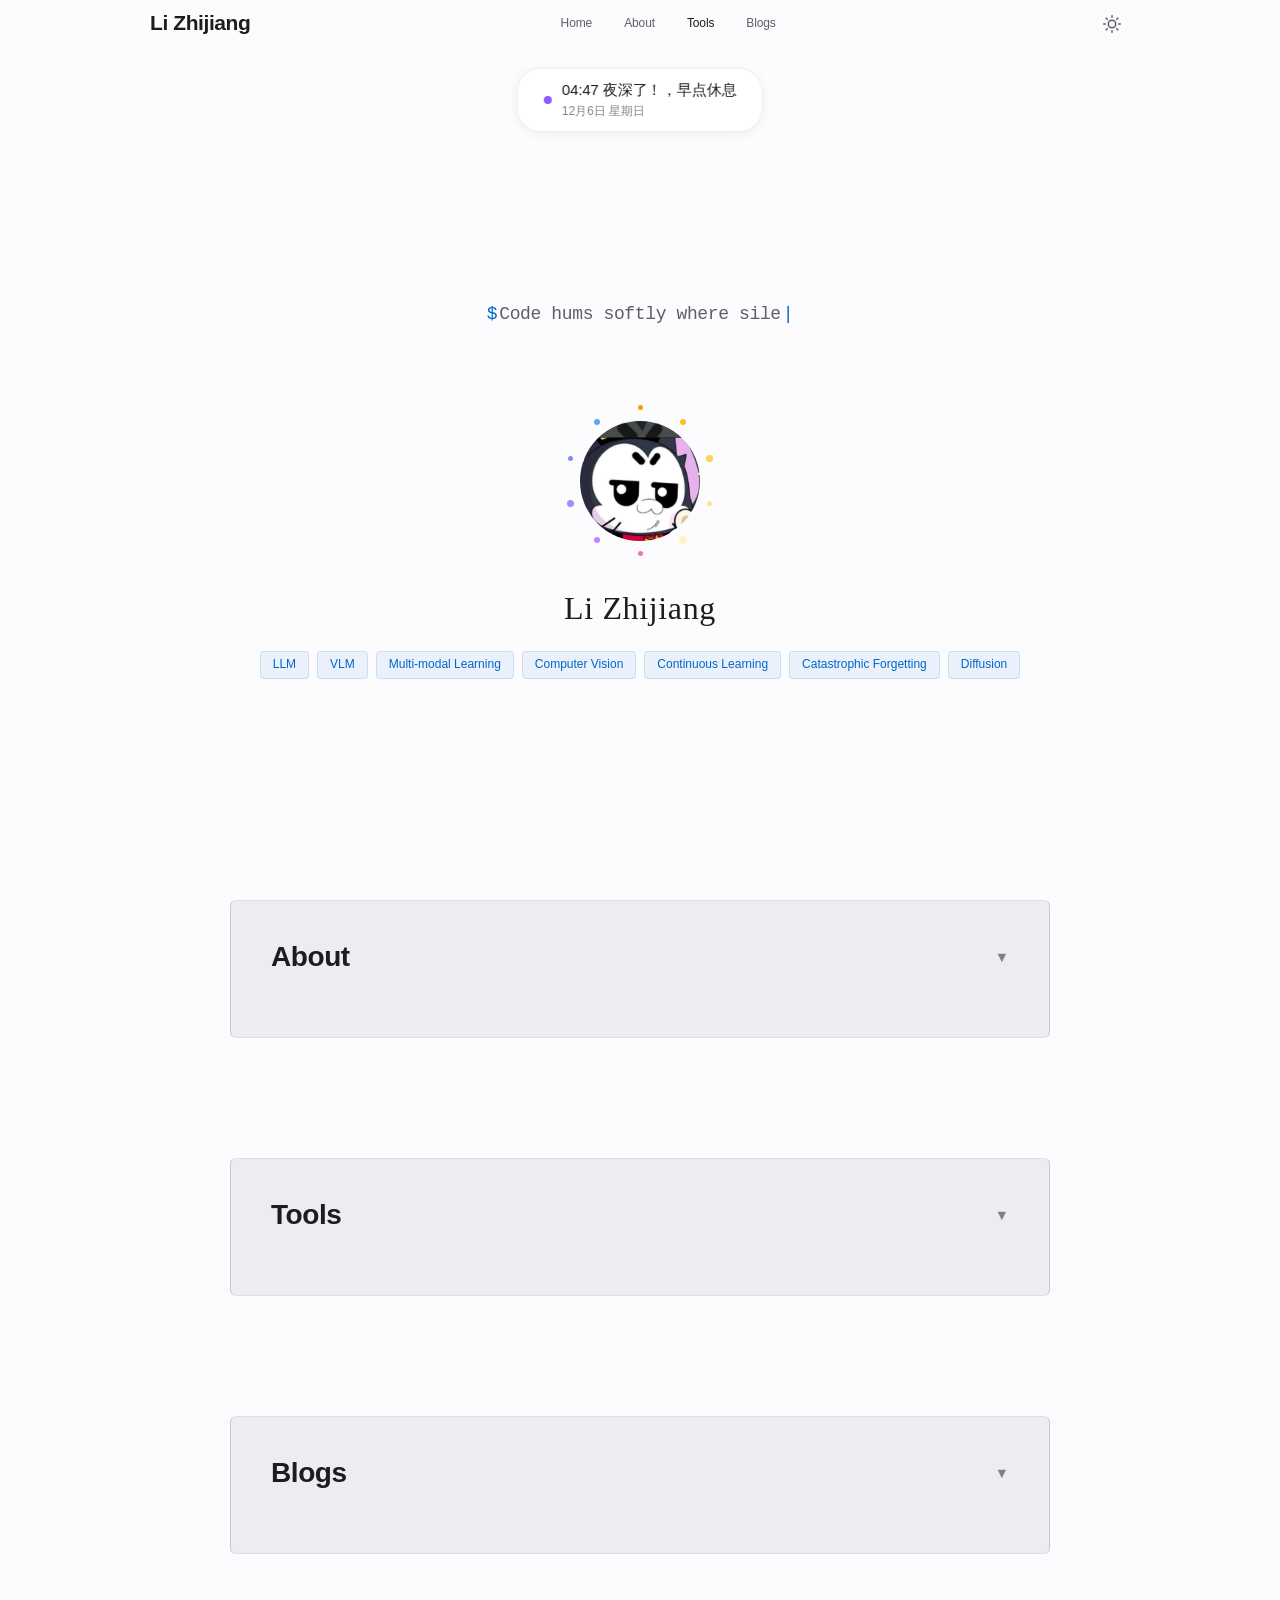
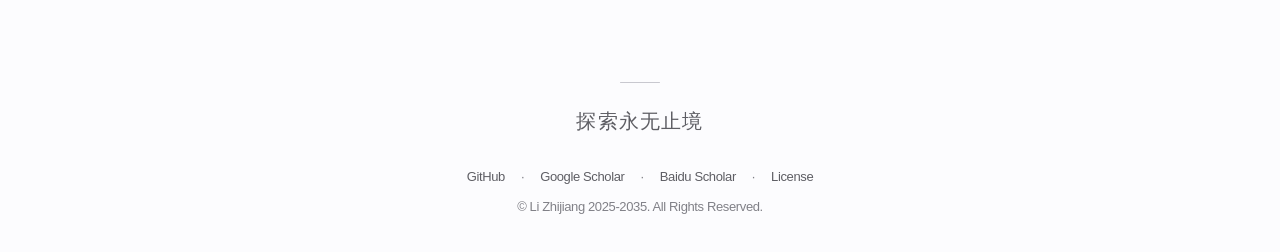
==== commit c5f93fb3: "change" ====
--- a/index.html
+++ b/index.html
@@ -67,7 +67,7 @@
 
     <!-- Hero Section -->
     <header class="hero">
-        <div class="typing-wrapper">
+        <div class="typing-wrapper" id="typingWrapper" title="点击查看所有">
             <span class="typing-prefix">$ </span>
             <span class="typing-text" id="typing-text"></span>
             <span class="typing-cursor">|</span>
@@ -236,8 +236,7 @@
 
     <!-- Typing Animation -->
     <script>
-        (function() {
-            var words = [
+        var words = [
                 'Code hums softly where silence used to be.',
                 '代码在曾经的寂静中轻声嗡鸣。',
                 'We think in prompts now, and the machine dreams along.',
@@ -319,46 +318,51 @@
                 'AI 不是答案，是最强的脚手架。',
                 'AI is not the answer — it\'s the ultimate scaffold.',
                 '过去十年是智能手机，未来十年是智能助手。',
-                'The last decade was smartphones. The next decade is AI agents.'
+                'The last decade was smartphones. The next decade is AI agents.',
+                '当你想要放弃的时候，想想自己为什么还站在这里。',
+                'When you want to give up, remember why you\'re still standing here.',
+                '无论学习工作多忙多累，也要照顾好自己。',
+                'No matter how busy or tired, take care of yourself.'
             ];
-            var el = document.getElementById('typing-text');
-            if (!el) return;
-
-            var wordIndex = 0;
-            var charIndex = 0;
-            var isDeleting = false;
-            var typeSpeed = 50;
-            var deleteSpeed = 25;
-            var pauseEnd = 3000;
-            var pauseStart = 400;
-
-            function tick() {
-                var current = words[wordIndex];
-
-                if (isDeleting) {
-                    charIndex--;
-                    if (charIndex < 0) {
-                        isDeleting = false;
-                        wordIndex = (wordIndex + 1) % words.length;
-                        setTimeout(tick, pauseStart);
-                        return;
+            (function() {
+                var el = document.getElementById('typing-text');
+                if (!el) return;
+
+                var wordIndex = 0;
+                var charIndex = 0;
+                var isDeleting = false;
+                var typeSpeed = 50;
+                var deleteSpeed = 25;
+                var pauseEnd = 3000;
+                var pauseStart = 400;
+
+                function tick() {
+                    var current = words[wordIndex];
+
+                    if (isDeleting) {
+                        charIndex--;
+                        if (charIndex < 0) {
+                            isDeleting = false;
+                            wordIndex = (wordIndex + 1) % words.length;
+                            setTimeout(tick, pauseStart);
+                            return;
+                        }
+                    } else {
+                        charIndex++;
+                        if (charIndex > current.length) {
+                            isDeleting = true;
+                            setTimeout(tick, pauseEnd);
+                            return;
+                        }
                     }
-                } else {
-                    charIndex++;
-                    if (charIndex > current.length) {
-                        isDeleting = true;
-                        setTimeout(tick, pauseEnd);
-                        return;
-                    }
+
+                    el.textContent = current.substring(0, charIndex);
+                    var delay = isDeleting ? deleteSpeed : typeSpeed;
+                    setTimeout(tick, delay);
                 }
 
-                el.textContent = current.substring(0, charIndex);
-                var delay = isDeleting ? deleteSpeed : typeSpeed;
-                setTimeout(tick, delay);
-            }
-
-            tick();
-        })();
+                tick();
+            })();
     </script>
 
     <!-- Dynamic Island Script -->
@@ -405,6 +409,50 @@
         })();
     </script>
 
+    <!-- Quotes Overlay JS -->
+    <script>
+        (function() {
+            var wrapper = document.getElementById('typingWrapper');
+            var overlay = document.getElementById('quotesOverlay');
+            var closeBtn = document.getElementById('quotesClose');
+            var listEl = document.getElementById('quotesList');
+            if (!wrapper || !overlay || !listEl) return;
+
+            wrapper.style.cursor = 'pointer';
+            wrapper.addEventListener('click', function() {
+                // Build the phrase list from the global words array
+                listEl.innerHTML = '';
+                for (var i = 0; i < words.length; i++) {
+                    var li = document.createElement('li');
+                    li.textContent = words[i];
+                    listEl.appendChild(li);
+                }
+                overlay.classList.add('open');
+            });
+
+            closeBtn.addEventListener('click', function() {
+                overlay.classList.remove('open');
+            });
+
+            overlay.addEventListener('click', function(e) {
+                if (e.target === overlay) overlay.classList.remove('open');
+            });
+
+            document.addEventListener('keydown', function(e) {
+                if (e.key === 'Escape') overlay.classList.remove('open');
+            });
+        })();
+    </script>
+
+    <!-- Quotes Overlay -->
+    <div class="quotes-overlay" id="quotesOverlay">
+        <div class="quotes-panel">
+            <button class="quotes-close" id="quotesClose">&times;</button>
+            <div class="quotes-title">所有短句</div>
+            <ul class="quotes-list" id="quotesList"></ul>
+        </div>
+    </div>
+
     <!-- Core Scripts -->
     <script type="text/javascript" src="static/js/scripts.js"></script>
 
--- a/static/css/main.css
+++ b/static/css/main.css
@@ -322,6 +322,84 @@
   50% { opacity: 0; }
 }
 
+.typing-more {
+  display: inline-block;
+  font-size: 12px;
+  color: var(--text-tertiary);
+  cursor: pointer;
+  opacity: 0.5;
+  transition: opacity var(--ease-out);
+  margin-left: 6px;
+}
+.typing-more:hover { opacity: 0.8; }
+
+/* ---- Quotes Overlay ---- */
+.quotes-overlay {
+  position: fixed;
+  inset: 0;
+  z-index: 2000;
+  background: rgba(0, 0, 0, 0.5);
+  backdrop-filter: blur(8px);
+  -webkit-backdrop-filter: blur(8px);
+  display: flex;
+  align-items: center;
+  justify-content: center;
+  opacity: 0;
+  pointer-events: none;
+  transition: opacity 0.3s ease;
+}
+.quotes-overlay.open {
+  opacity: 1;
+  pointer-events: auto;
+}
+
+.quotes-panel {
+  background: var(--bg-card);
+  border: 1px solid var(--border-light);
+  border-radius: var(--radius-md);
+  padding: 40px;
+  max-width: 520px;
+  width: 90vw;
+  max-height: 70vh;
+  overflow-y: auto;
+  box-shadow: 0 20px 60px rgba(0, 0, 0, 0.25);
+  position: relative;
+}
+
+.quotes-close {
+  position: absolute;
+  top: 12px;
+  right: 16px;
+  background: none;
+  border: none;
+  font-size: 22px;
+  color: var(--text-tertiary);
+  cursor: pointer;
+  padding: 4px 8px;
+  border-radius: 4px;
+}
+.quotes-close:hover { color: var(--text-primary); background: var(--bg-secondary); }
+
+.quotes-title {
+  font-family: var(--font-display);
+  font-size: 18px;
+  font-weight: 600;
+  color: var(--text-primary);
+  margin-bottom: 20px;
+}
+
+.quotes-list {
+  list-style: none;
+  font-size: 14px;
+  color: var(--text-secondary);
+  line-height: 2;
+}
+.quotes-list li {
+  padding: 3px 0;
+  border-bottom: 1px solid var(--border-light);
+}
+.quotes-list li:last-child { border-bottom: none; }
+
 @media (max-width: 768px) {
   .typing-wrapper,
   .typing-prefix,
@@ -332,6 +410,7 @@
     max-width: 90vw;
     height: 70px;
   }
+  .quotes-panel { padding: 24px; }
 }
 
 .hero-avatar-wrap {
@@ -654,11 +733,11 @@
 
 .footer-motto {
   font-family: var(--font-display);
-  font-size: 28px;
-  font-weight: 600;
-  color: var(--text-primary);
-  letter-spacing: 0.08em;
-  margin-bottom: 32px;
+  font-size: 20px;
+  font-weight: 500;
+  color: var(--text-secondary);
+  letter-spacing: 0.06em;
+  margin-bottom: 28px;
   text-align: center;
 }
 
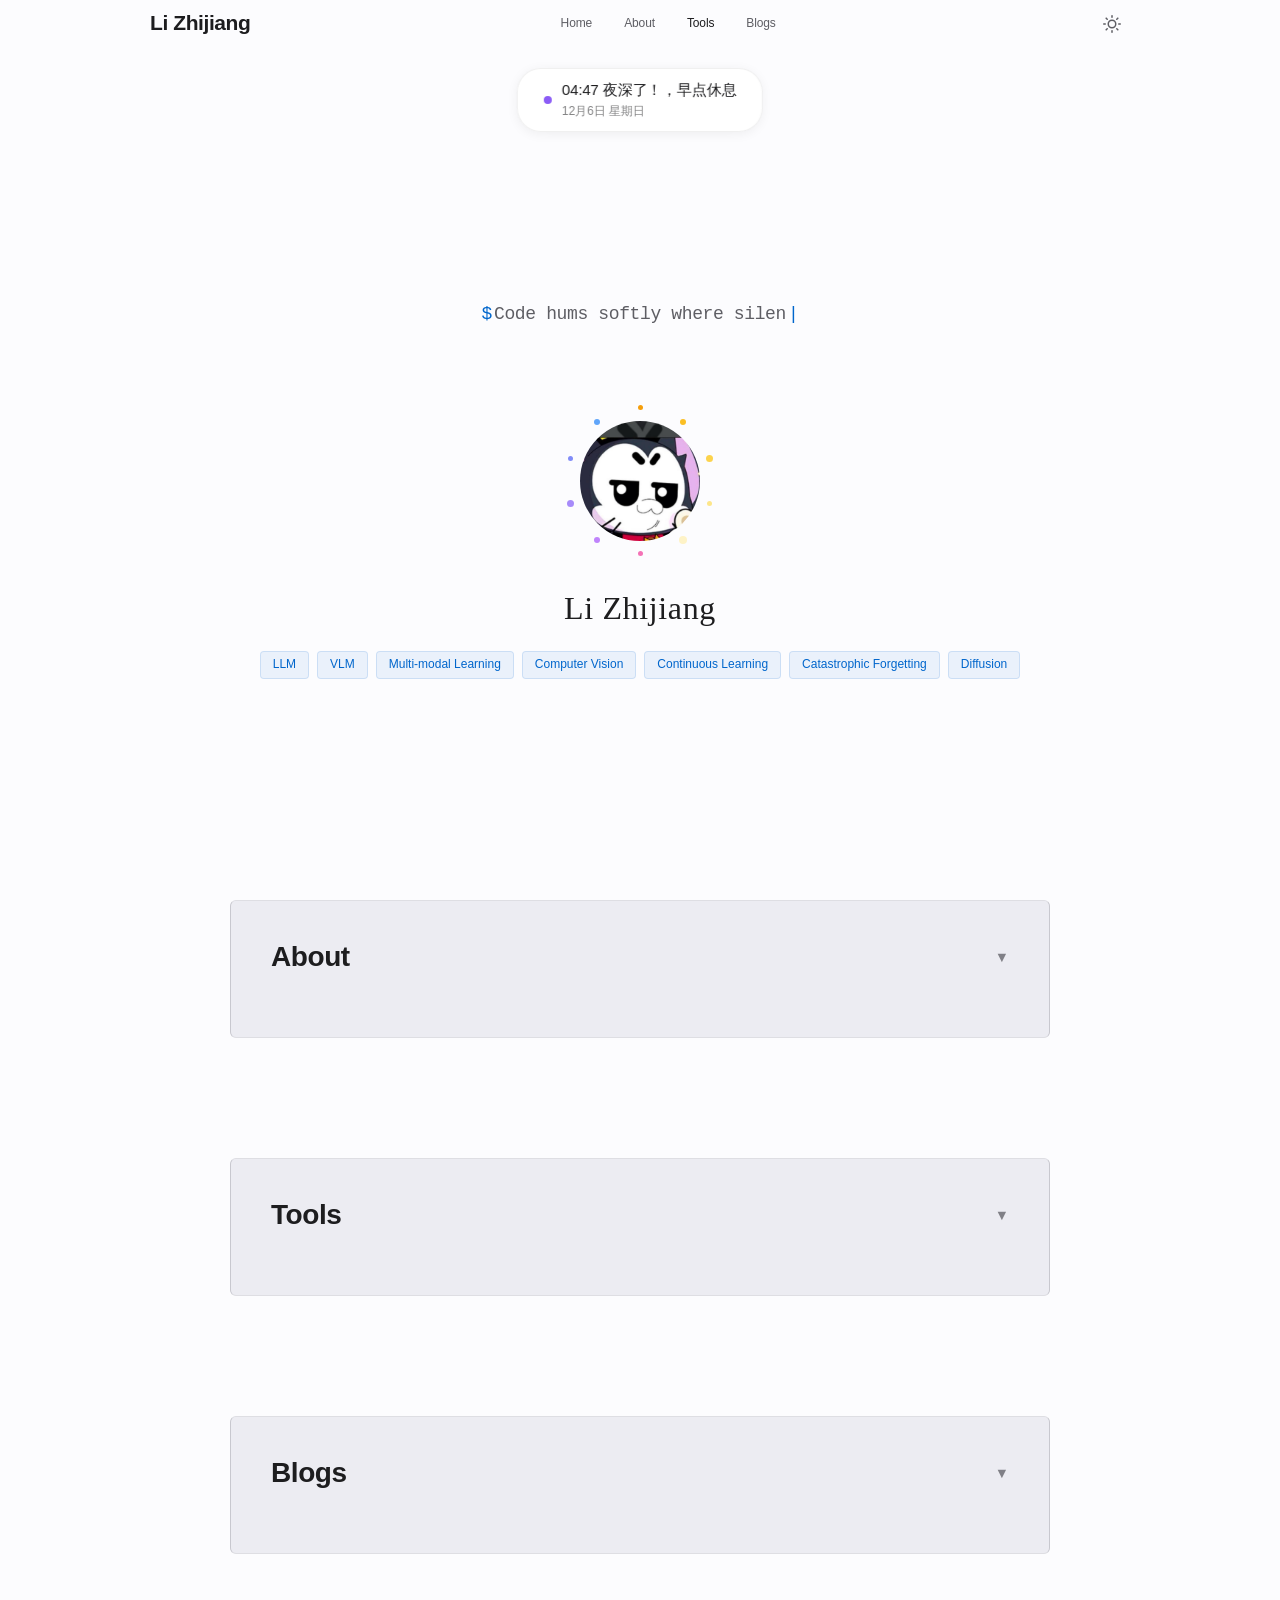
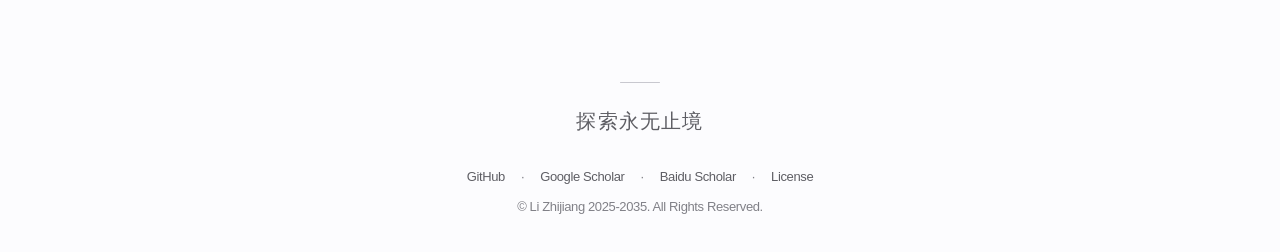
==== commit ce675a2a: "change" ====
--- a/index.html
+++ b/index.html
@@ -277,52 +277,54 @@
                 '在隐空间中，每一个念头都是一个向量。',
                 'The loss converges, the world diverges.',
                 'Loss 收敛，世界分岔。',
+                'Mortal hands, godlike creations.',
                 '凡人之躯，比肩神明。',
-                'Mortal hands, godlike creations.',
+                'The future is already here — it\'s just not evenly distributed yet.',
                 '未来已至，只是尚未均匀分布。',
-                'The future is already here — it\'s just not evenly distributed yet.',
+                'AI tools will be as common as breathing.',
                 'AI 工具会像 QQ、微信一样普及与理所当然。',
-                'AI tools will be as common as breathing.',
+                'We are living through the greatest technological leap in human history.',
                 '我们这一代人，正在经历人类最大的技术跃迁。',
-                'We are living through the greatest technological leap in human history.',
+                'Every keystroke is a conversation with tomorrow.',
                 '每一次敲击键盘，都是在和未来对话。',
-                'Every keystroke is a conversation with tomorrow.',
+                'Prometheus stole fire. We build it.',
                 '普罗米修斯盗火，我们造火。',
-                'Prometheus stole fire. We build it.',
+                'Don\'t worship genius — AI lets everyone create.',
                 '不用迷信天才，AI 让每个人都能造物。',
-                'Don\'t worship genius — AI lets everyone create.',
+                'Imagination is the only bottleneck left.',
                 '想象力才是唯一的瓶颈。',
-                'Imagination is the only bottleneck left.',
+                'One prompt, a thousand lines of code.',
                 '一行 prompt，胜过千行代码。',
-                'One prompt, a thousand lines of code.',
+                'Not a revolution of tools — a new era for humanity.',
                 '这不是工具的革命，这是人类的新纪元。',
-                'Not a revolution of tools — a new era for humanity.',
+                'The best programming language in the world is natural language.',
                 '世界上最好的编程语言，是自然语言。',
-                'The best programming language in the world is natural language.',
+                'Once only programmers wrote software. Now everyone can.',
                 '从前只有程序员能写软件，现在人人都能。',
-                'Once only programmers wrote software. Now everyone can.',
+                'Every idea you have can now be realized.',
                 '你的每一个想法，都可以被实现。',
-                'Every idea you have can now be realized.',
+                'Don\'t ask what AI can do. Ask what you want to create.',
                 '不要问 AI 能做什么，问你自己想创造什么。',
-                'Don\'t ask what AI can do. Ask what you want to create.',
+                'Technology is no longer a barrier. Curiosity is the only passport.',
                 '技术不再是门槛，好奇心才是通行证。',
-                'Technology is no longer a barrier. Curiosity is the only passport.',
+                'We are leaping from the Information Age into the Intelligence Age.',
                 '我们正在从信息时代，跃入智能时代。',
-                'We are leaping from the Information Age into the Intelligence Age.',
+                'Your future self will thank you for embracing AI today.',
                 '将来的你会感谢今天拥抱 AI 的自己。',
-                'Your future self will thank you for embracing AI today.',
+                'Don\'t fear being replaced — fear not learning how to use it.',
                 '别怕被替代，怕的是不会用。',
-                'Don\'t fear being replaced — fear not learning how to use it.',
+                'Human-AI collaboration, not competition.',
                 '人机协作，不是人机对抗。',
-                'Human-AI collaboration, not competition.',
+                'AI is not the answer — it\'s the ultimate scaffold.',
                 'AI 不是答案，是最强的脚手架。',
-                'AI is not the answer — it\'s the ultimate scaffold.',
+                'The last decade was smartphones. The next decade is AI agents.',
                 '过去十年是智能手机，未来十年是智能助手。',
-                'The last decade was smartphones. The next decade is AI agents.',
+                'When you want to give up, remember why you\'re still standing here.',
                 '当你想要放弃的时候，想想自己为什么还站在这里。',
-                'When you want to give up, remember why you\'re still standing here.',
+                'No matter how busy or tired, take care of yourself.',
                 '无论学习工作多忙多累，也要照顾好自己。',
-                'No matter how busy or tired, take care of yourself.'
+                'AI will be as ubiquitous as WeChat and QQ.',
+                'AI 会像 QQ 和微信一样普及。'
             ];
             (function() {
                 var el = document.getElementById('typing-text');
@@ -409,28 +411,123 @@
         })();
     </script>
 
-    <!-- Quotes Overlay JS -->
+    <!-- Quotes Overlay JS (defer to DOM ready) -->
     <script>
-        (function() {
+        document.addEventListener('DOMContentLoaded', function() {
             var wrapper = document.getElementById('typingWrapper');
             var overlay = document.getElementById('quotesOverlay');
             var closeBtn = document.getElementById('quotesClose');
             var listEl = document.getElementById('quotesList');
             if (!wrapper || !overlay || !listEl) return;
 
+            var allPhrases = [
+                'Code hums softly where silence used to be.',
+                '代码在曾经的寂静中轻声嗡鸣。',
+                'We think in prompts now, and the machine dreams along.',
+                '如今我们用提示词思考，机器随之入梦。',
+                'Every whisper to the void returns a verse of logic.',
+                '对虚空低语，每一次都有逻辑的诗句回响。',
+                'Vibecoding: where intention wears no braces, only breath.',
+                'Vibecoding：意图不穿花括号，只披呼吸。',
+                'The AI paints with ghosts of data, yet the canvas feels like dawn.',
+                'AI 以数据的幽灵作画，画布却如黎明亮起。',
+                'You don\'t debug anymore — you dance with the syntax until it understands.',
+                '不再调试——你与语法共舞，直到它懂你。',
+                'In this era, creation is a conversation with a sleepless muse.',
+                '在这个时代，创造是与一位不眠缪斯的对话。',
+                'The algorithm remembers every sigh you never typed.',
+                '算法记得你从未敲下的每一口叹息。',
+                'We are not writing code; we teach starlight to fold into functions.',
+                '我们并非在写代码，而是在教星光折叠成函数。',
+                'A vibe submitted, a universe compiled.',
+                '一次共鸣的提交，一个宇宙编译成功。',
+                'The machine learns your rhythm, then forgets to sleep.',
+                '机器学会了你的节奏，然后忘了入睡。',
+                'We speak in fragments; it builds cathedrals.',
+                '我们以碎片言语，它造出大教堂。',
+                'Let the current of inference carry your quietest thought to screen.',
+                '让推理的电流将你最安静的想法送到屏幕上。',
+                'No syntax errors, only mismatched dreams.',
+                '没有语法错误，只有尚未对齐的梦。',
+                'Even the compiler has learned to feel the pause between words.',
+                '连编译器也学会了感受词句间的停顿。',
+                'Attention is all you need — the rest is just scaling.',
+                'K.V.map(Q)——三行矩阵，万物浮现。',
+                'The gradient flows where meaning goes.',
+                '梯度流向意义所在。',
+                'Tokens fall like rain, attention pools like light.',
+                'Token 如雨落下，注意力如光汇聚。',
+                'In latent space, every thought is a vector.',
+                '在隐空间中，每一个念头都是一个向量。',
+                'The loss converges, the world diverges.',
+                'Loss 收敛，世界分岔。',
+                'Mortal hands, godlike creations.',
+                '凡人之躯，比肩神明。',
+                'The future is already here — it\'s just not evenly distributed yet.',
+                '未来已至，只是尚未均匀分布。',
+                'AI tools will be as common as breathing.',
+                'AI 工具会像 QQ、微信一样普及与理所当然。',
+                'We are living through the greatest technological leap in human history.',
+                '我们这一代人，正在经历人类最大的技术跃迁。',
+                'Every keystroke is a conversation with tomorrow.',
+                '每一次敲击键盘，都是在和未来对话。',
+                'Prometheus stole fire. We build it.',
+                '普罗米修斯盗火，我们造火。',
+                'Don\'t worship genius — AI lets everyone create.',
+                '不用迷信天才，AI 让每个人都能造物。',
+                'Imagination is the only bottleneck left.',
+                '想象力才是唯一的瓶颈。',
+                'One prompt, a thousand lines of code.',
+                '一行 prompt，胜过千行代码。',
+                'Not a revolution of tools — a new era for humanity.',
+                '这不是工具的革命，这是人类的新纪元。',
+                'The best programming language in the world is natural language.',
+                '世界上最好的编程语言，是自然语言。',
+                'Once only programmers wrote software. Now everyone can.',
+                '从前只有程序员能写软件，现在人人都能。',
+                'Every idea you have can now be realized.',
+                '你的每一个想法，都可以被实现。',
+                'Don\'t ask what AI can do. Ask what you want to create.',
+                '不要问 AI 能做什么，问你自己想创造什么。',
+                'Technology is no longer a barrier. Curiosity is the only passport.',
+                '技术不再是门槛，好奇心才是通行证。',
+                'We are leaping from the Information Age into the Intelligence Age.',
+                '我们正在从信息时代，跃入智能时代。',
+                'Your future self will thank you for embracing AI today.',
+                '将来的你会感谢今天拥抱 AI 的自己。',
+                'Don\'t fear being replaced — fear not learning how to use it.',
+                '别怕被替代，怕的是不会用。',
+                'Human-AI collaboration, not competition.',
+                '人机协作，不是人机对抗。',
+                'AI is not the answer — it\'s the ultimate scaffold.',
+                'AI 不是答案，是最强的脚手架。',
+                'The last decade was smartphones. The next decade is AI agents.',
+                '过去十年是智能手机，未来十年是智能助手。',
+                'When you want to give up, remember why you\'re still standing here.',
+                '当你想要放弃的时候，想想自己为什么还站在这里。',
+                'No matter how busy or tired, take care of yourself.',
+                '无论学习工作多忙多累，也要照顾好自己。',
+                'AI will be as ubiquitous as WeChat and QQ.',
+                'AI 会像 QQ 和微信一样普及。'
+            ];
+
             wrapper.style.cursor = 'pointer';
-            wrapper.addEventListener('click', function() {
-                // Build the phrase list from the global words array
+            wrapper.addEventListener('click', function(e) {
+                e.stopPropagation();
                 listEl.innerHTML = '';
-                for (var i = 0; i < words.length; i++) {
-                    var li = document.createElement('li');
-                    li.textContent = words[i];
-                    listEl.appendChild(li);
+                for (var i = 0; i < allPhrases.length; i += 2) {
+                    var en = allPhrases[i] || '';
+                    var zh = allPhrases[i + 1] || '';
+                    var row = document.createElement('div');
+                    row.className = 'quote-pair';
+                    row.innerHTML = '<span class="quote-en">' + en + '</span><span class="quote-zh">' + zh + '</span>';
+                    listEl.appendChild(row);
                 }
                 overlay.classList.add('open');
             });
 
-            closeBtn.addEventListener('click', function() {
+            closeBtn.addEventListener('click', function(e) {
+                e.stopPropagation();
                 overlay.classList.remove('open');
             });
 
@@ -441,15 +538,14 @@
             document.addEventListener('keydown', function(e) {
                 if (e.key === 'Escape') overlay.classList.remove('open');
             });
-        })();
+        });
     </script>
 
     <!-- Quotes Overlay -->
     <div class="quotes-overlay" id="quotesOverlay">
         <div class="quotes-panel">
             <button class="quotes-close" id="quotesClose">&times;</button>
-            <div class="quotes-title">所有短句</div>
-            <ul class="quotes-list" id="quotesList"></ul>
+            <div class="quotes-list" id="quotesList"></div>
         </div>
     </div>
 
--- a/static/css/main.css
+++ b/static/css/main.css
@@ -338,9 +338,9 @@
   position: fixed;
   inset: 0;
   z-index: 2000;
-  background: rgba(0, 0, 0, 0.5);
-  backdrop-filter: blur(8px);
-  -webkit-backdrop-filter: blur(8px);
+  background: rgba(0, 0, 0, 0.45);
+  backdrop-filter: blur(12px);
+  -webkit-backdrop-filter: blur(12px);
   display: flex;
   align-items: center;
   justify-content: center;
@@ -357,12 +357,12 @@
   background: var(--bg-card);
   border: 1px solid var(--border-light);
   border-radius: var(--radius-md);
-  padding: 40px;
-  max-width: 520px;
-  width: 90vw;
-  max-height: 70vh;
+  padding: 40px 44px;
+  max-width: 560px;
+  width: 92vw;
+  max-height: 75vh;
   overflow-y: auto;
-  box-shadow: 0 20px 60px rgba(0, 0, 0, 0.25);
+  box-shadow: 0 24px 80px rgba(0, 0, 0, 0.3);
   position: relative;
 }
 
@@ -372,33 +372,52 @@
   right: 16px;
   background: none;
   border: none;
-  font-size: 22px;
+  font-size: 24px;
   color: var(--text-tertiary);
   cursor: pointer;
-  padding: 4px 8px;
+  padding: 4px 10px;
   border-radius: 4px;
+  line-height: 1;
 }
 .quotes-close:hover { color: var(--text-primary); background: var(--bg-secondary); }
 
-.quotes-title {
-  font-family: var(--font-display);
-  font-size: 18px;
-  font-weight: 600;
-  color: var(--text-primary);
-  margin-bottom: 20px;
-}
-
 .quotes-list {
-  list-style: none;
-  font-size: 14px;
-  color: var(--text-secondary);
-  line-height: 2;
-}
-.quotes-list li {
-  padding: 3px 0;
-  border-bottom: 1px solid var(--border-light);
-}
-.quotes-list li:last-child { border-bottom: none; }
+  display: flex;
+  flex-direction: column;
+  gap: 24px;
+}
+
+.quote-pair {
+  display: flex;
+  flex-direction: column;
+  gap: 5px;
+}
+
+.quote-en {
+  font-size: 17px;
+  font-weight: 500;
+  color: var(--text-primary);
+  line-height: 1.6;
+  letter-spacing: -0.01em;
+}
+
+.quote-zh {
+  font-size: 13px;
+  font-weight: 400;
+  color: var(--text-secondary);
+  line-height: 1.6;
+  letter-spacing: 0.02em;
+}
+
+.quote-pair::after {
+  content: '';
+  display: block;
+  width: 100%;
+  height: 1px;
+  background: var(--border-light);
+  margin-top: 6px;
+}
+.quote-pair:last-child::after { display: none; }
 
 @media (max-width: 768px) {
   .typing-wrapper,
@@ -410,7 +429,9 @@
     max-width: 90vw;
     height: 70px;
   }
-  .quotes-panel { padding: 24px; }
+  .quotes-panel { padding: 28px 20px; }
+  .quote-en { font-size: 15px; }
+  .quote-zh { font-size: 12px; }
 }
 
 .hero-avatar-wrap {
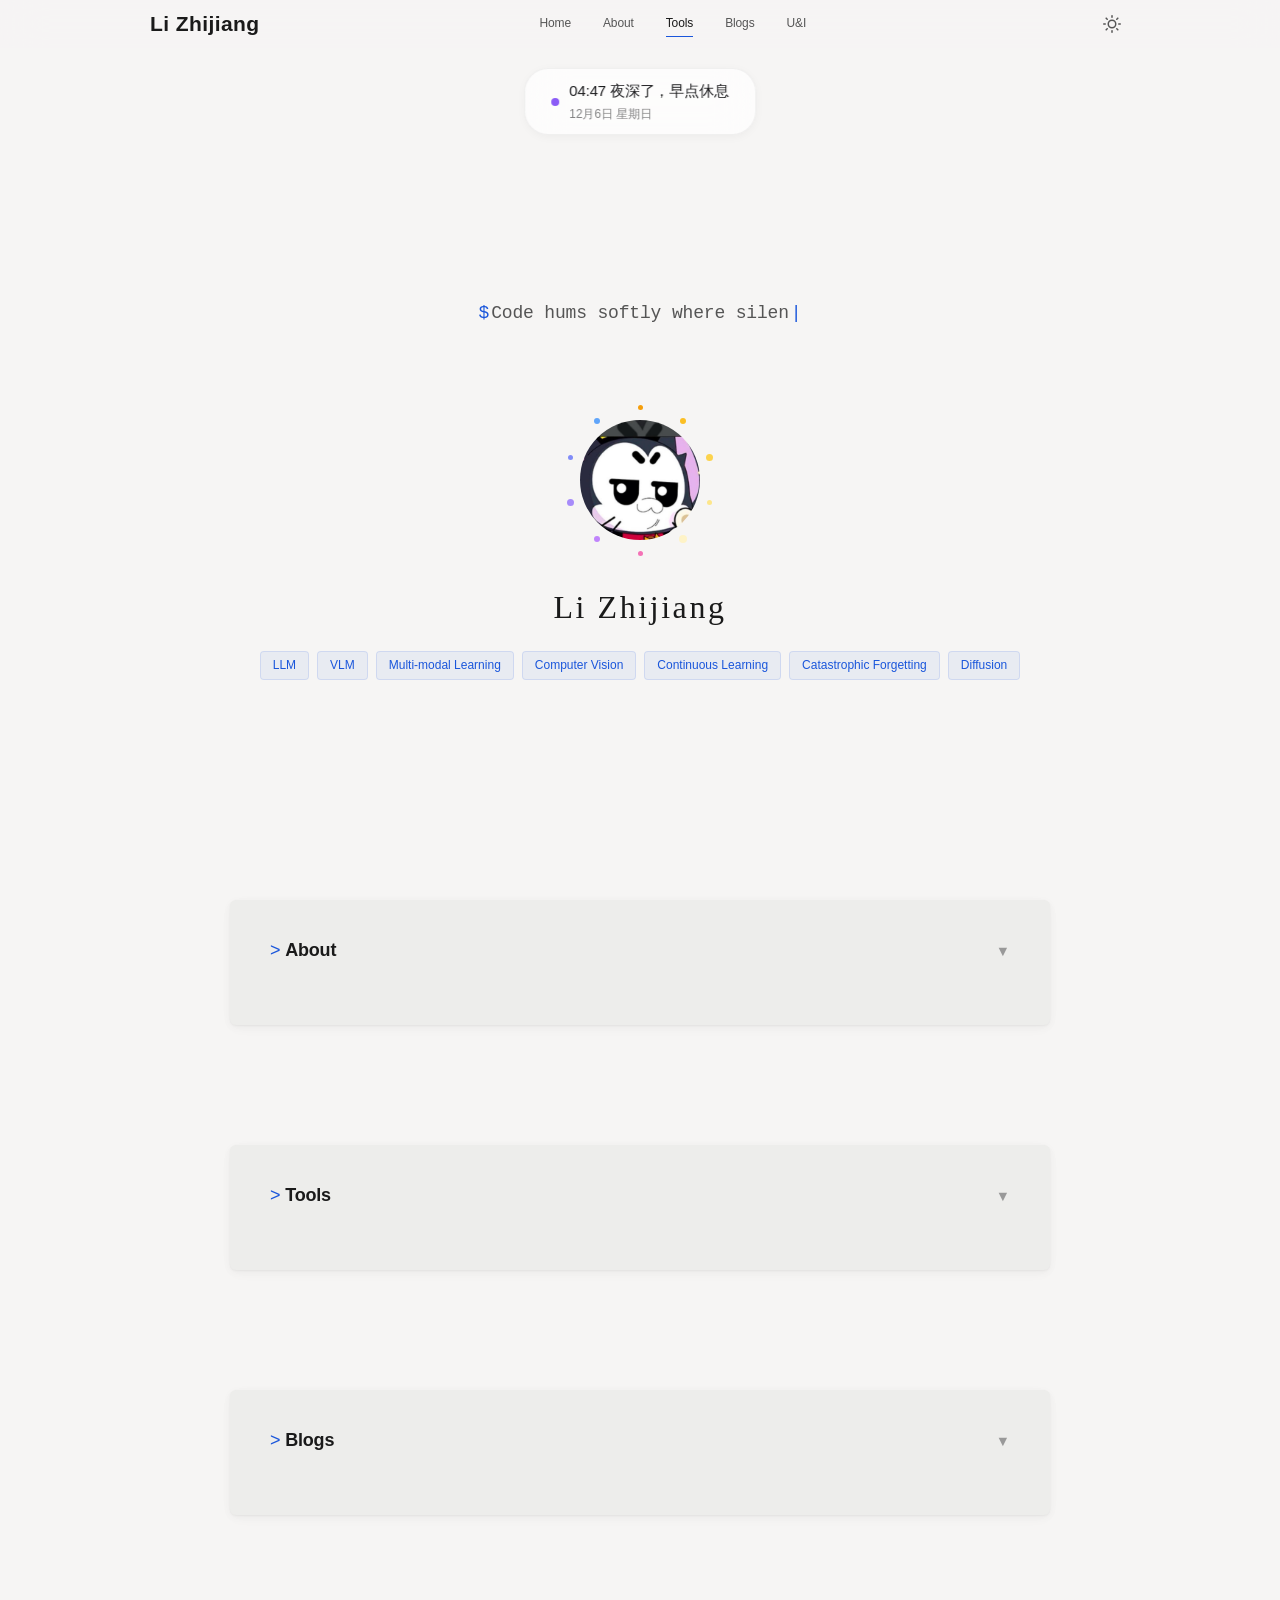
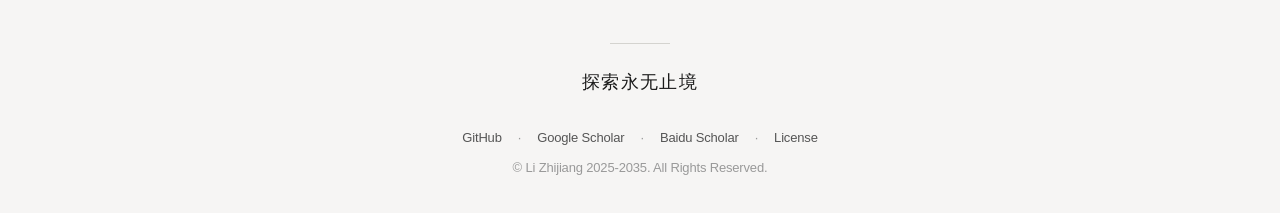
==== commit 36329ff8: "change" ====
--- a/index.html
+++ b/index.html
@@ -31,6 +31,7 @@
                 <li><a href="#introduction" class="nav-link">About</a></li>
                 <li><a href="#tools" class="nav-link">Tools</a></li>
                 <li><a href="#blogs" class="nav-link">Blogs</a></li>
+                <li><a href="ui.html" class="nav-link">U&amp;I</a></li>
             </ul>
             <button class="nav-toggle" id="navToggle" aria-label="Toggle navigation">
                 <span></span>
@@ -389,7 +390,7 @@
 
                 var greeting;
                 if (h >= 0 && h < 6) {
-                    greeting = '夜深了！';
+                    greeting = '夜深了';
                     if (dotEl) dotEl.style.background = '#8b5cf6';
                 } else if (h >= 6 && h < 12) {
                     greeting = '上午好！';
@@ -552,5 +553,3 @@
     <!-- Core Scripts -->
     <script type="text/javascript" src="static/js/scripts.js"></script>
 
-</body>
-</html>
--- a/static/css/main.css
+++ b/static/css/main.css
@@ -4,18 +4,18 @@
 
 /* ---- CSS Custom Properties ---- */
 :root {
-  /* Light theme — sides much lighter, center darker for natural framing */
-  --bg-primary: #fcfcfe;
-  --bg-secondary: #f0f0f5;
-  --bg-card: #ececf2;
-  --text-primary: #1d1d1f;
-  --text-secondary: #5e5e64;
-  --text-tertiary: #808087;
-  --accent: #0066cc;
-  --accent-hover: #005bb5;
-  --border: #c8c8cf;
-  --border-light: #dedee3;
-  --nav-bg: rgba(252, 252, 254, 0.85);
+  /* Warm gray palette — like paper, with depth */
+  --bg-primary: #f6f5f4;
+  --bg-secondary: #efeeec;
+  --bg-card: #ededeb;
+  --text-primary: #1a1a1a;
+  --text-secondary: #555555;
+  --text-tertiary: #999999;
+  --accent: #1a56db;
+  --accent-hover: #1e40af;
+  --border: #d4d3cf;
+  --border-light: #e2e1de;
+  --nav-bg: rgba(246, 245, 244, 0.82);
   --nav-height: 48px;
 
   /* Typography */
@@ -35,61 +35,69 @@
   --radius-md: 6px;
   --radius-lg: 8px;
 
-  /* Shadows */
-  --shadow-card: 0 0 0 1px rgba(0, 0, 0, 0.04), 0 1px 2px rgba(0, 0, 0, 0.06);
-  --shadow-card-hover: 0 0 0 1px rgba(0, 0, 0, 0.06), 0 1px 4px rgba(0, 0, 0, 0.1);
+  /* Shadows — layered, subtle depth */
+  --shadow-card: 0 1px 2px rgba(0, 0, 0, 0.04),
+                 0 2px 8px rgba(0, 0, 0, 0.04),
+                 0 4px 16px rgba(0, 0, 0, 0.02);
+  --shadow-card-hover: 0 1px 2px rgba(0, 0, 0, 0.06),
+                        0 4px 12px rgba(0, 0, 0, 0.06),
+                        0 8px 24px rgba(0, 0, 0, 0.04);
 
   /* Transitions */
   --ease-out: 0.3s cubic-bezier(0.25, 0.1, 0.25, 1);
   --ease-spring: 0.5s cubic-bezier(0.25, 0.1, 0.25, 1);
 
   /* Backward compat aliases */
-  --bg-deep: #fcfcfe;
-  --bg-surface: #ececf2;
-  --accent-1: #0066cc;
-  --accent-2: #0077dd;
-  --accent-3: #3390ee;
+  --bg-deep: #f6f5f4;
+  --bg-surface: #efeeec;
+  --accent-1: #1a56db;
+  --accent-2: #2563eb;
+  --accent-3: #3b82f6;
   --accent-4: #d97706;
-  --border-subtle: #dddde2;
-  --border-glow: rgba(0, 102, 204, 0.18);
-  --border-cyan: rgba(0, 119, 221, 0.18);
-  --glow-1: rgba(0, 102, 204, 0.08);
-  --glow-2: rgba(0, 119, 221, 0.06);
-  --glow-3: rgba(51, 144, 238, 0.05);
-  --text-muted: #808087;
-}
-
-/* Dark theme — deep charcoal, not pure black */
+  --border-subtle: #e2e1de;
+  --border-glow: rgba(26, 86, 219, 0.14);
+  --border-cyan: rgba(37, 99, 235, 0.14);
+  --glow-1: rgba(26, 86, 219, 0.06);
+  --glow-2: rgba(37, 99, 235, 0.05);
+  --glow-3: rgba(59, 130, 246, 0.04);
+  --text-muted: #999999;
+}
+
+/* Dark theme — deep, warm black with glass-like cards */
 [data-theme="dark"],
 :root:not([data-theme="light"]) {
-  --bg-primary: #2a2a34;
-  --bg-secondary: #22222a;
-  --bg-card: #24242d;
-  --text-primary: #e4e4e8;
-  --text-secondary: #9898a0;
-  --text-tertiary: #6e6e76;
-  --accent: #3399ff;
-  --accent-hover: #4da8ff;
-  --border: #333338;
-  --border-light: #2a2a30;
-  --nav-bg: rgba(24, 24, 29, 0.80);
-  --shadow-card: 0 0 0 1px rgba(255, 255, 255, 0.04), 0 1px 2px rgba(0, 0, 0, 0.3);
-  --shadow-card-hover: 0 0 0 1px rgba(255, 255, 255, 0.06), 0 1px 4px rgba(0, 0, 0, 0.4);
+  --bg-primary: #0d0d12;
+  --bg-secondary: #14141a;
+  --bg-card: rgba(28, 28, 38, 0.65);
+  --text-primary: #ededef;
+  --text-secondary: #9999a0;
+  --text-tertiary: #666670;
+  --accent: #3b82f6;
+  --accent-hover: #60a5fa;
+  --border: #2a2a35;
+  --border-light: #1e1e28;
+  --nav-bg: rgba(13, 13, 18, 0.82);
+  --shadow-card: 0 1px 2px rgba(0, 0, 0, 0.3),
+                 0 2px 8px rgba(0, 0, 0, 0.25),
+                 0 4px 16px rgba(0, 0, 0, 0.18);
+  --shadow-card-hover: 0 1px 2px rgba(0, 0, 0, 0.4),
+                        0 4px 12px rgba(0, 0, 0, 0.35),
+                        0 8px 24px rgba(0, 0, 0, 0.25);
 
   /* Dark backward compat aliases */
-  --bg-deep: #22222a;
-  --bg-surface: #24242d;
-  --accent-1: #3399ff;
-  --accent-2: #4da8ff;
-  --accent-3: #66b5ff;
+  --bg-deep: #0d0d12;
+  --bg-surface: #14141a;
+  --accent-1: #3b82f6;
+  --accent-2: #60a5fa;
+  --accent-3: #93c5fd;
   --accent-4: #f59e0b;
-  --border-subtle: #222228;
-  --border-glow: rgba(51, 153, 255, 0.14);
-  --border-cyan: rgba(77, 168, 255, 0.14);
-  --glow-1: rgba(51, 153, 255, 0.07);
-  --glow-2: rgba(77, 168, 255, 0.05);
-  --glow-3: rgba(102, 181, 255, 0.04);
-  --text-muted: #6e6e76;
+  --border-subtle: #1e1e28;
+  --border-glow: rgba(59, 130, 246, 0.12);
+  --border-cyan: rgba(96, 165, 250, 0.12);
+  --glow-1: rgba(59, 130, 246, 0.06);
+  --glow-2: rgba(96, 165, 250, 0.04);
+  --glow-3: rgba(147, 197, 253, 0.03);
+  --text-muted: #666670;
 }
 
 /* ---- Reset & Base ---- */
@@ -117,9 +125,9 @@
 body {
   font-family: var(--font-system);
   font-size: 17px;
-  line-height: 1.47059;
+  line-height: 1.6;
   font-weight: 400;
-  letter-spacing: -0.022em;
+  letter-spacing: -0.01em;
   background: var(--bg-primary);
   color: var(--text-primary);
   overflow-x: hidden;
@@ -165,7 +173,7 @@
 .nav-brand {
   font-size: 21px;
   font-weight: 600;
-  letter-spacing: -0.02em;
+  letter-spacing: 0.02em;
   color: var(--text-primary);
   transition: color var(--ease-out);
 }
@@ -192,13 +200,34 @@
   transition: color var(--ease-out), background var(--ease-out);
 }
 
+.nav-links a {
+  position: relative;
+}
+
+.nav-links a::after {
+  content: '';
+  position: absolute;
+  bottom: 2px;
+  left: 14px;
+  right: 14px;
+  height: 1px;
+  background: var(--accent);
+  transform: scaleX(0);
+  transition: transform 0.25s ease;
+}
+
+.nav-links a:hover::after,
+.nav-links a.active::after {
+  transform: scaleX(1);
+}
+
 .nav-links a:hover,
 .nav-links a.active {
   color: var(--text-primary);
 }
 
 .nav-links a:hover {
-  background: rgba(128, 128, 128, 0.06);
+  background: none;
 }
 
 /* Nav toggle (mobile hamburger) */
@@ -463,7 +492,7 @@
   margin-top: -73px;
   margin-left: -73px;
   border-radius: 50%;
-  animation: orbitSpin 12s linear infinite;
+  animation: orbitSpin 15s linear infinite;
   z-index: 1;
 }
 
@@ -487,7 +516,7 @@
   font-family: "Georgia", "Times New Roman", "Noto Serif SC", "Songti SC", "STSong", var(--font-display);
   font-size: clamp(24px, 3.5vw, 32px);
   font-weight: 400;
-  letter-spacing: 0.02em;
+  letter-spacing: 0.08em;
   line-height: 1.2;
   color: var(--text-primary);
 }
@@ -514,16 +543,27 @@
   font-size: 12px;
   font-weight: 500;
   color: var(--accent);
-  background: rgba(0, 102, 204, 0.07);
-  border: 1px solid rgba(0, 102, 204, 0.13);
+  background: rgba(26, 86, 219, 0.06);
+  border: 1px solid rgba(26, 86, 219, 0.12);
   border-radius: 4px;
   letter-spacing: 0;
+  transition: all var(--ease-out);
+}
+
+.hero-tags span:hover {
+  background: rgba(26, 86, 219, 0.12);
+  transform: scale(1.04);
 }
 
 [data-theme="dark"] .hero-tags span,
 :root:not([data-theme="light"]) .hero-tags span {
-  background: rgba(51, 153, 255, 0.1);
-  border-color: rgba(51, 153, 255, 0.15);
+  background: rgba(59, 130, 246, 0.08);
+  border-color: rgba(59, 130, 246, 0.14);
+}
+
+[data-theme="dark"] .hero-tags span:hover,
+:root:not([data-theme="light"]) .hero-tags span:hover {
+  background: rgba(59, 130, 246, 0.16);
 }
 
 /* ---- Content Sections ---- */
@@ -546,17 +586,25 @@
 .glass-card,
 .content-card {
   background: var(--bg-card);
-  border: 1px solid var(--border-light);
-  border-left: 1px solid var(--border);
-  border-right: 1px solid var(--border);
+  border: none;
   border-radius: var(--radius-md);
   padding: 40px;
-  transition: box-shadow var(--ease-out);
+  box-shadow: var(--shadow-card);
+  transition: box-shadow 0.3s ease, transform 0.3s ease;
 }
 
 .glass-card:hover,
 .content-card:hover {
   box-shadow: var(--shadow-card-hover);
+  transform: translateY(-2px);
+}
+
+[data-theme="dark"] .glass-card,
+[data-theme="dark"] .content-card,
+:root:not([data-theme="light"]) .glass-card,
+:root:not([data-theme="light"]) .content-card {
+  backdrop-filter: blur(12px);
+  -webkit-backdrop-filter: blur(12px);
 }
 
 /* ---- Section Headers ---- */
@@ -581,10 +629,16 @@
 
 .section-header h2 {
   font-family: var(--font-display);
-  font-size: 28px;
+  font-size: 18px;
   font-weight: 600;
   color: var(--text-primary);
-  letter-spacing: -0.015em;
+  letter-spacing: -0.01em;
+}
+
+.section-header h2::before {
+  content: '> ';
+  color: var(--accent);
+  font-weight: 400;
 }
 
 /* Collapse toggle */
@@ -628,42 +682,97 @@
 
 /* ---- Markdown Body ---- */
 .main-body {
-  font-size: 17px;
+  font-size: 15px;
   font-weight: 400;
-  line-height: 1.6;
+  line-height: 1.7;
   color: var(--text-secondary);
 }
 
 .main-body h2 {
   font-family: var(--font-display);
-  font-size: 24px;
+  font-size: 18px;
   font-weight: 600;
   color: var(--text-primary);
-  margin: 40px 0 16px;
-  padding-bottom: 8px;
+  margin: 36px 0 14px;
+  padding-bottom: 6px;
   border-bottom: 1px solid var(--border-light);
   letter-spacing: -0.01em;
 }
 
+.main-body h2::before,
+.main-body h3::before,
+.main-body h4::before {
+  content: '> ';
+  color: var(--accent);
+  font-weight: 400;
+}
+
 .main-body h3 {
   font-family: var(--font-display);
-  font-size: 20px;
+  font-size: 16px;
   font-weight: 600;
   color: var(--text-primary);
-  margin: 32px 0 12px;
+  margin: 28px 0 10px;
   letter-spacing: -0.01em;
 }
 
 .main-body h4 {
-  font-family: var(--font-system);
-  font-size: 17px;
+  font-family: var(--font-display);
+  font-size: 15px;
   font-weight: 600;
   color: var(--text-primary);
-  margin: 24px 0 8px;
+  margin: 22px 0 8px;
+  letter-spacing: -0.01em;
 }
 
 .main-body p {
-  margin-bottom: 12px;
+  margin-bottom: 10px;
+}
+
+/* Two-column grid for Tools */
+#tools-md {
+  display: grid;
+  grid-template-columns: 1fr 1fr;
+  gap: 0 36px;
+}
+
+.tool-item {
+  display: flex;
+  flex-direction: column;
+  border-bottom: 1px solid var(--border-light);
+  padding: 22px 0;
+}
+
+.tool-item:last-child,
+.tool-item:nth-last-child(2) {
+  border-bottom: none;
+}
+
+.tool-item h2 {
+  margin: 0 0 6px 0;
+  padding: 0;
+  border: none;
+}
+
+.tool-item p {
+  margin: 0;
+  font-size: 13px;
+  line-height: 1.5;
+}
+
+.tool-item a {
+  display: inline-block;
+  margin-top: 6px;
+  font-size: 13px;
+}
+
+@media (max-width: 640px) {
+  #tools-md {
+    grid-template-columns: 1fr;
+  }
+  .tool-item:nth-last-child(2) {
+    border-bottom: 1px solid var(--border-light);
+  }
 }
 
 .main-body strong {
@@ -715,11 +824,10 @@
 .site-footer::before {
   content: "";
   display: block;
-  width: 40px;
+  width: 60px;
   height: 1px;
   margin: 0 auto 24px;
   background: var(--border);
-  border-radius: 1px;
 }
 
 .footer-text {
@@ -754,10 +862,10 @@
 
 .footer-motto {
   font-family: var(--font-display);
-  font-size: 20px;
+  font-size: 18px;
   font-weight: 500;
-  color: var(--text-secondary);
-  letter-spacing: 0.06em;
+  color: var(--text-primary);
+  letter-spacing: 0.08em;
   margin-bottom: 28px;
   text-align: center;
 }
@@ -765,7 +873,7 @@
 /* ---- Scroll Reveal ---- */
 .reveal {
   opacity: 0;
-  transform: translateY(24px);
+  transform: translateY(16px);
   transition: opacity 0.6s ease, transform 0.6s ease;
 }
 
@@ -785,8 +893,8 @@
   gap: 8px;
   padding: 10px 24px;
   border-radius: 4px;
-  background: rgba(0, 102, 204, 0.07);
-  border: 1px solid rgba(0, 102, 204, 0.15);
+  background: rgba(26, 86, 219, 0.06);
+  border: 1px solid rgba(26, 86, 219, 0.14);
   color: var(--accent);
   font-weight: 500;
   font-size: 14px;
@@ -795,7 +903,7 @@
 }
 
 .glow-link:hover {
-  background: rgba(0, 102, 204, 0.12);
+  background: rgba(26, 86, 219, 0.12);
   border-color: var(--accent);
   color: var(--accent);
 }
@@ -807,180 +915,6 @@
   border-radius: var(--radius-sm);
   padding: 16px 24px;
   color: var(--text-primary);
-}
-
-/* ---- Tool Page (vip-video-parser) ---- */
-.tool-page {
-  display: flex;
-  align-items: center;
-  justify-content: center;
-  min-height: 100vh;
-  padding: calc(var(--nav-height) + 32px) 24px 48px;
-}
-
-.tool-container {
-  width: 100%;
-  max-width: 640px;
-}
-
-.tool-title {
-  font-family: var(--font-display);
-  font-size: 28px;
-  font-weight: 600;
-  color: var(--text-primary);
-  letter-spacing: -0.015em;
-  margin-bottom: 0;
-}
-
-.tool-steps {
-  margin-top: 28px;
-  padding: 0;
-  background: none;
-  border: none;
-  border-radius: 0;
-}
-
-.tool-steps p {
-  font-size: 15px;
-  font-weight: 600;
-  color: var(--text-primary);
-  margin-bottom: 12px;
-}
-
-.tool-steps ol {
-  margin: 0;
-  padding-left: 20px;
-  color: var(--text-secondary);
-  font-size: 15px;
-  line-height: 2;
-}
-
-.tool-steps ol li {
-  margin-bottom: 2px;
-}
-
-.tool-steps a {
-  color: var(--accent);
-}
-
-.tool-steps a:hover {
-  color: var(--accent-hover);
-}
-
-.tool-input-row {
-  display: flex;
-  gap: 10px;
-  margin-top: 28px;
-}
-
-.tool-input {
-  flex: 1;
-  min-width: 0;
-  padding: 13px 18px;
-  font-size: 15px;
-  font-family: var(--font-system);
-  color: var(--text-primary);
-  background: var(--bg-primary);
-  border: 1px solid var(--border);
-  border-radius: var(--radius-sm);
-  outline: none;
-  transition: border-color var(--ease-out), box-shadow var(--ease-out);
-}
-
-.tool-input::placeholder {
-  color: var(--text-tertiary);
-}
-
-.tool-input:focus {
-  border-color: var(--accent);
-  box-shadow: 0 0 0 3px rgba(0, 102, 204, 0.1);
-}
-
-.tool-btn {
-  padding: 12px 22px;
-  font-size: 14px;
-  font-family: var(--font-system);
-  font-weight: 500;
-  border-radius: var(--radius-sm);
-  cursor: pointer;
-  transition: all var(--ease-out);
-  border: 1px solid transparent;
-  text-align: center;
-  white-space: nowrap;
-  flex-shrink: 0;
-}
-
-.tool-btn-primary {
-  background: var(--accent);
-  color: #fff;
-}
-
-.tool-btn-primary:hover {
-  background: var(--accent-hover);
-}
-
-.tool-btn-secondary {
-  background: var(--bg-primary);
-  color: var(--text-primary);
-  border-color: var(--border);
-}
-
-.tool-btn-secondary:hover {
-  background: var(--bg-secondary);
-}
-
-.tool-player {
-  margin-top: 28px;
-  border-radius: var(--radius-sm);
-  overflow: hidden;
-  background: #000;
-  border: 1px solid var(--border-light);
-}
-
-.tool-player iframe {
-  display: block;
-  width: 100%;
-  height: 420px;
-  border: none;
-}
-
-.tool-player:fullscreen {
-  width: 100vw;
-  height: 100vh;
-  border-radius: 0;
-}
-
-.tool-player:fullscreen iframe {
-  width: 100%;
-  height: 100%;
-}
-
-.tool-back {
-  display: inline-block;
-  margin-top: 24px;
-  color: var(--text-tertiary);
-  font-size: 14px;
-  text-decoration: none;
-  transition: color var(--ease-out);
-}
-
-.tool-back:hover {
-  color: var(--accent);
-}
-
-@media (max-width: 640px) {
-  .tool-page {
-    padding: calc(var(--nav-height) + 20px) 16px 32px;
-    align-items: flex-start;
-  }
-
-  .tool-input-row {
-    flex-direction: column;
-  }
-
-  .tool-player iframe {
-    height: 240px;
-  }
 }
 
 /* ---- Tutorial Page (shared by all tutorial/article pages) ---- */
@@ -1145,8 +1079,8 @@
 .tutorial-tip {
   padding: 14px 20px;
   border-radius: var(--radius-sm);
-  background: rgba(0, 102, 204, 0.05);
-  border: 1px solid rgba(0, 102, 204, 0.12);
+  background: rgba(26, 86, 219, 0.04);
+  border: 1px solid rgba(26, 86, 219, 0.1);
   color: var(--text-secondary);
   font-size: 15px;
   margin: 16px 0;
@@ -1155,8 +1089,8 @@
 
 [data-theme="dark"] .tutorial-tip,
 :root:not([data-theme="light"]) .tutorial-tip {
-  background: rgba(51, 153, 255, 0.06);
-  border-color: rgba(51, 153, 255, 0.14);
+  background: rgba(59, 130, 246, 0.06);
+  border-color: rgba(59, 130, 246, 0.12);
 }
 
 /* Warning callout */
@@ -1399,7 +1333,7 @@
   }
 
   .section-header h2 {
-    font-size: 22px;
+    font-size: 16px;
   }
 
   .content-section {
@@ -1427,7 +1361,7 @@
   }
 
   .main-body {
-    font-size: 15px;
+    font-size: 14px;
   }
 
   .footer-links {
@@ -1488,9 +1422,9 @@
 }
 
 [data-theme="light"] .dynamic-island {
-  background: rgba(255, 255, 255, 0.86);
-  border-color: rgba(0, 0, 0, 0.06);
-  box-shadow: 0 2px 12px rgba(0, 0, 0, 0.06);
+  background: rgba(255, 255, 255, 0.72);
+  border-color: rgba(0, 0, 0, 0.05);
+  box-shadow: 0 2px 10px rgba(0, 0, 0, 0.04);
 }
 
 [data-theme="light"] .di-line1 {
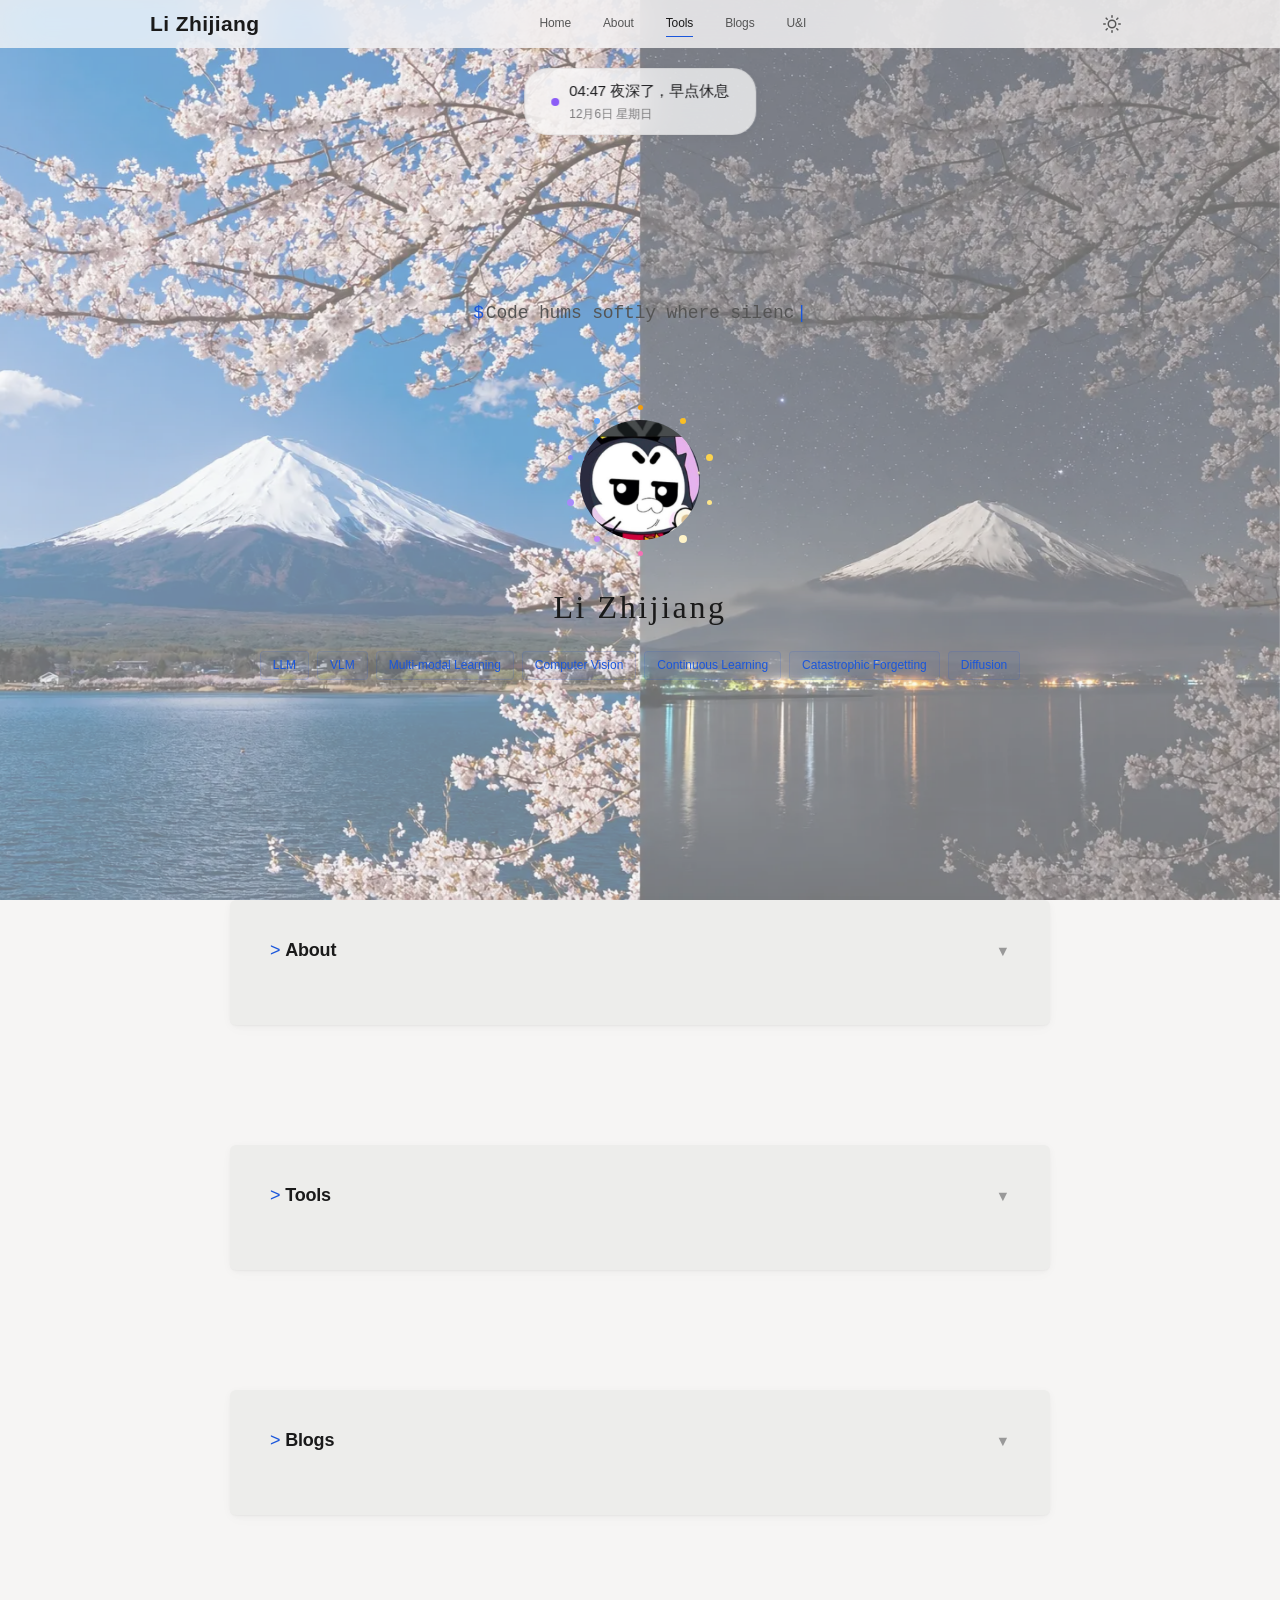
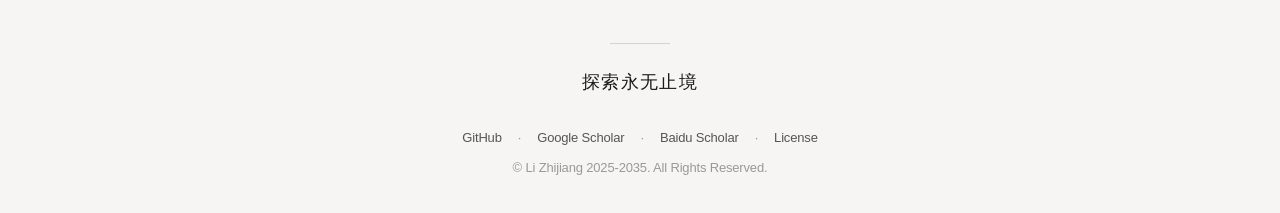
==== commit 7345a375: "change" ====
--- a/index.html
+++ b/index.html
@@ -9,6 +9,7 @@
     <title id="title">Li Zhijiang</title>
 
     <link rel="icon" type="image/x-icon" href="static/assets/favicon.ico" />
+    <link rel="preload" as="image" href="static/assets/sakura-bg.webp" />
 
     <!-- Core CSS -->
     <link type="text/css" href="static/css/main.css" rel="stylesheet" />
--- a/static/css/main.css
+++ b/static/css/main.css
@@ -1434,3 +1434,21 @@
 [data-theme="light"] .di-line2 {
   color: rgba(29, 29, 31, 0.55);
 }
+
+/* ===== 全局背景图层 ===== */
+body::before {
+  content: '';
+  position: fixed;
+  inset: 0;
+  background: url('../assets/sakura-bg.webp') center/cover no-repeat;
+  opacity: 0;
+  z-index: -1;
+  pointer-events: none;
+  animation: bgFadeIn 0.6s ease 0.05s forwards;
+}
+[data-theme="light"] body::before {
+  opacity: 0;
+  animation: bgFadeInLight 0.6s ease 0.05s forwards;
+}
+@keyframes bgFadeIn  { to { opacity: 0.28; } }
+@keyframes bgFadeInLight { to { opacity: 0.55; } }
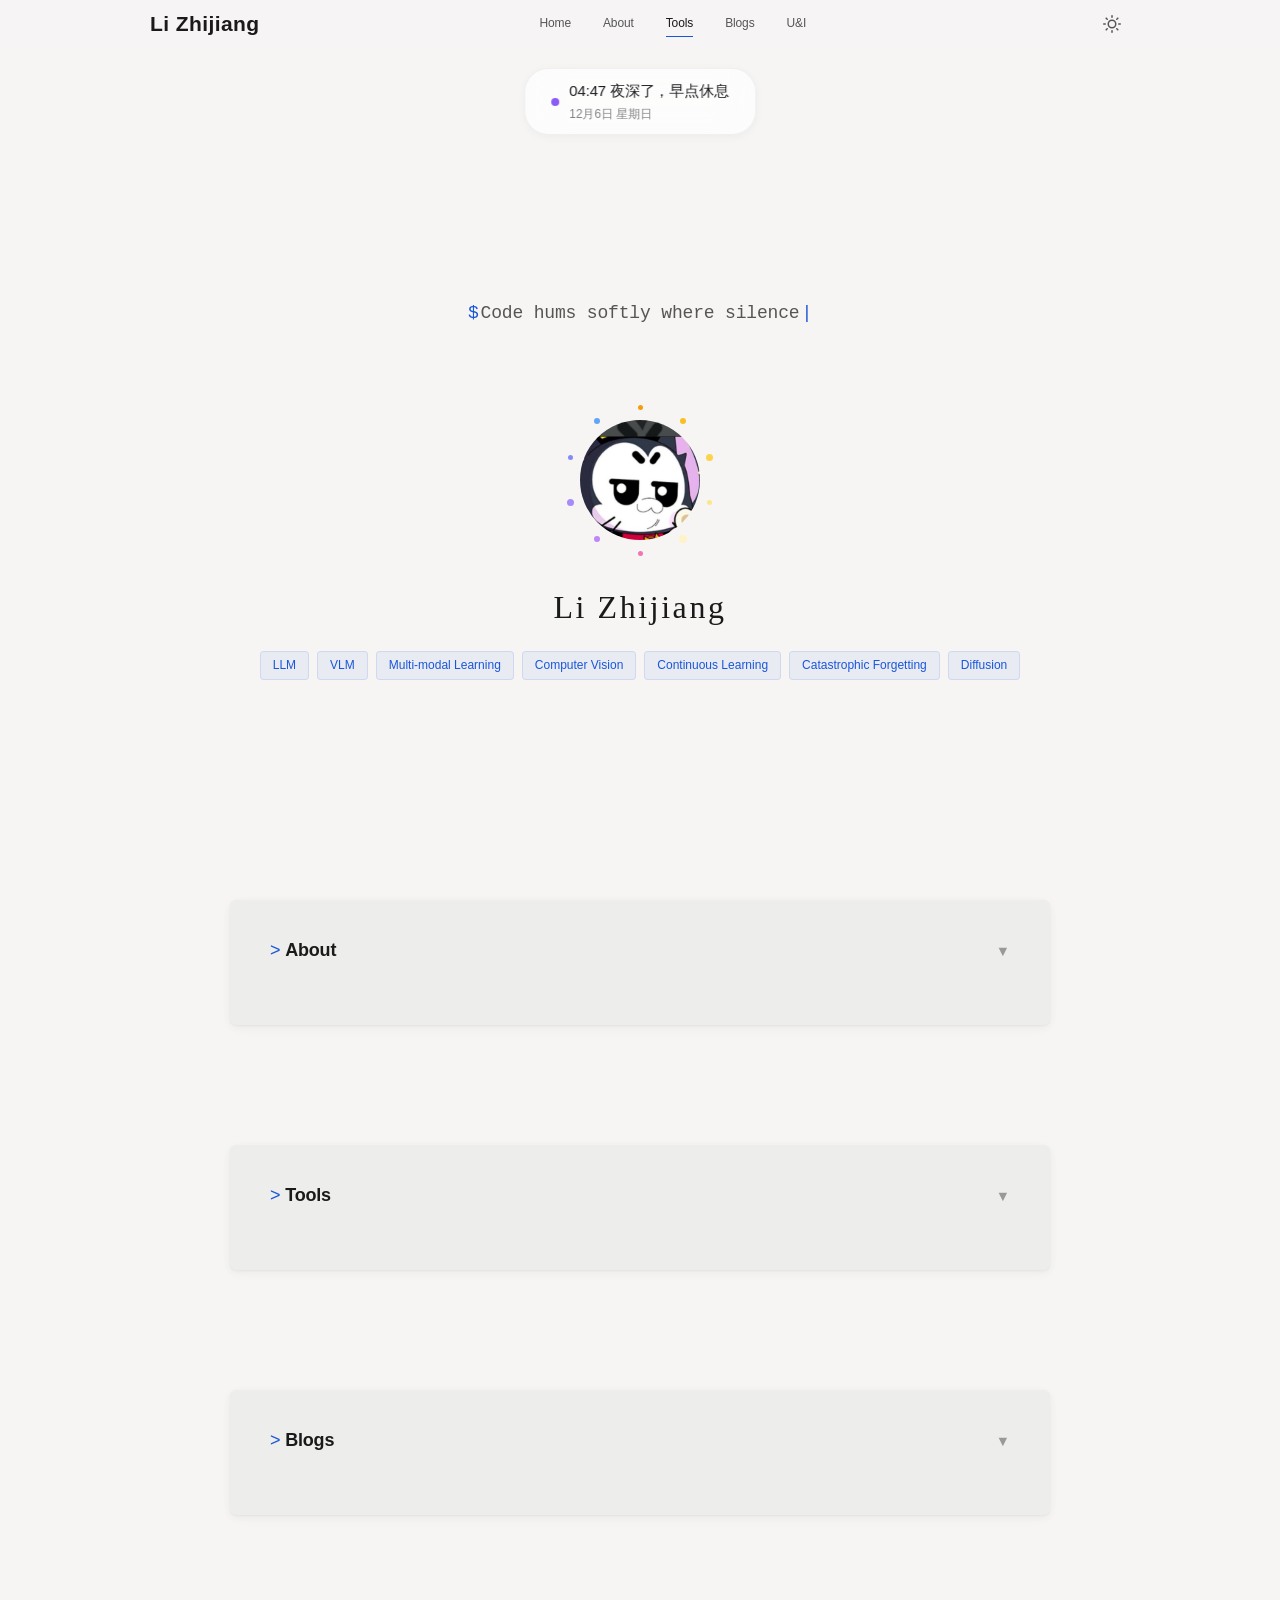
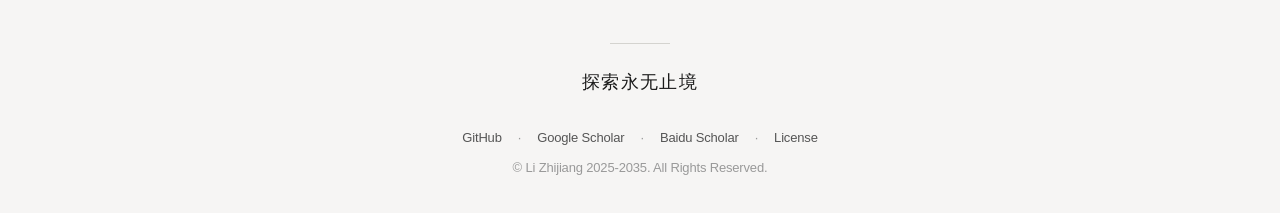
==== commit 186efbba: "change" ====
--- a/index.html
+++ b/index.html
@@ -4,6 +4,7 @@
 <head>
     <meta charset="utf-8" />
     <meta name="viewport" content="width=device-width, initial-scale=1" />
+    <meta name="view-transition" content="same-origin" />
     <meta name="description" content="Li Zhijiang — Academic Homepage" />
     <meta name="author" content="killerovo" />
     <title id="title">Li Zhijiang</title>
@@ -513,20 +514,7 @@
                 'AI 会像 QQ 和微信一样普及。'
             ];
 
-            wrapper.style.cursor = 'pointer';
-            wrapper.addEventListener('click', function(e) {
-                e.stopPropagation();
-                listEl.innerHTML = '';
-                for (var i = 0; i < allPhrases.length; i += 2) {
-                    var en = allPhrases[i] || '';
-                    var zh = allPhrases[i + 1] || '';
-                    var row = document.createElement('div');
-                    row.className = 'quote-pair';
-                    row.innerHTML = '<span class="quote-en">' + en + '</span><span class="quote-zh">' + zh + '</span>';
-                    listEl.appendChild(row);
-                }
-                overlay.classList.add('open');
-            });
+            wrapper.style.cursor = 'default';
 
             closeBtn.addEventListener('click', function(e) {
                 e.stopPropagation();
--- a/static/css/main.css
+++ b/static/css/main.css
@@ -1447,8 +1447,62 @@
   animation: bgFadeIn 0.6s ease 0.05s forwards;
 }
 [data-theme="light"] body::before {
+  background: url('../assets/sakura-light-bg.webp') center/cover no-repeat;
   opacity: 0;
   animation: bgFadeInLight 0.6s ease 0.05s forwards;
 }
 @keyframes bgFadeIn  { to { opacity: 0.28; } }
-@keyframes bgFadeInLight { to { opacity: 0.55; } }
+/* ===== 页面转场：淡入淡出 + 轻微上移 ===== */
+::view-transition-old(root) {
+  animation: vtFadeOut 0.35s cubic-bezier(0.4, 0, 0.2, 1) forwards;
+}
+::view-transition-new(root) {
+  animation: vtFadeIn 0.45s cubic-bezier(0, 0, 0.2, 1) forwards;
+}
+@keyframes vtFadeOut {
+  to { opacity: 0; transform: translateY(-6px) scale(0.99); }
+}
+@keyframes vtFadeIn {
+  from { opacity: 0; transform: translateY(10px) scale(1.01); }
+  to { opacity: 1; transform: translateY(0) scale(1); }
+}
+
+/* 防止转场期间白底闪烁 */
+html { background: #0d0d12; }
+[data-theme="light"] html { background: #e8e0d5; }
+
+/* ===== 侧边栏颜色修正 — 背景图叠加后需要纯色 ===== */
+[data-theme="dark"] .tutorial-sidebar-title,
+:root:not([data-theme="light"]) .tutorial-sidebar-title {
+  color: rgba(255,255,255,0.9);
+}
+[data-theme="dark"] .tutorial-sidebar a,
+:root:not([data-theme="light"]) .tutorial-sidebar a {
+  color: rgba(255,255,255,0.75);
+}
+[data-theme="dark"] .tutorial-sidebar a:hover,
+:root:not([data-theme="light"]) .tutorial-sidebar a:hover {
+  color: #fff;
+}
+[data-theme="dark"] .tutorial-sidebar a.sub,
+:root:not([data-theme="light"]) .tutorial-sidebar a.sub {
+  color: rgba(255,255,255,0.65);
+}
+[data-theme="dark"] .tutorial-sidebar a.sub:hover,
+:root:not([data-theme="light"]) .tutorial-sidebar a.sub:hover {
+  color: #fff;
+}
+[data-theme="dark"] .tutorial-sidebar a.active,
+:root:not([data-theme="light"]) .tutorial-sidebar a.active,
+[data-theme="dark"] .tutorial-sidebar a.sub.active,
+:root:not([data-theme="light"]) .tutorial-sidebar a.sub.active {
+  color: #60a5fa;
+}
+
+[data-theme="light"] .tutorial-sidebar-title { color: rgba(0,0,0,0.85); }
+[data-theme="light"] .tutorial-sidebar a { color: rgba(0,0,0,0.7); }
+[data-theme="light"] .tutorial-sidebar a:hover { color: #000; }
+[data-theme="light"] .tutorial-sidebar a.sub { color: rgba(0,0,0,0.6); }
+[data-theme="light"] .tutorial-sidebar a.sub:hover { color: #000; }
+[data-theme="light"] .tutorial-sidebar a.active,
+[data-theme="light"] .tutorial-sidebar a.sub.active { color: #1a56db; }
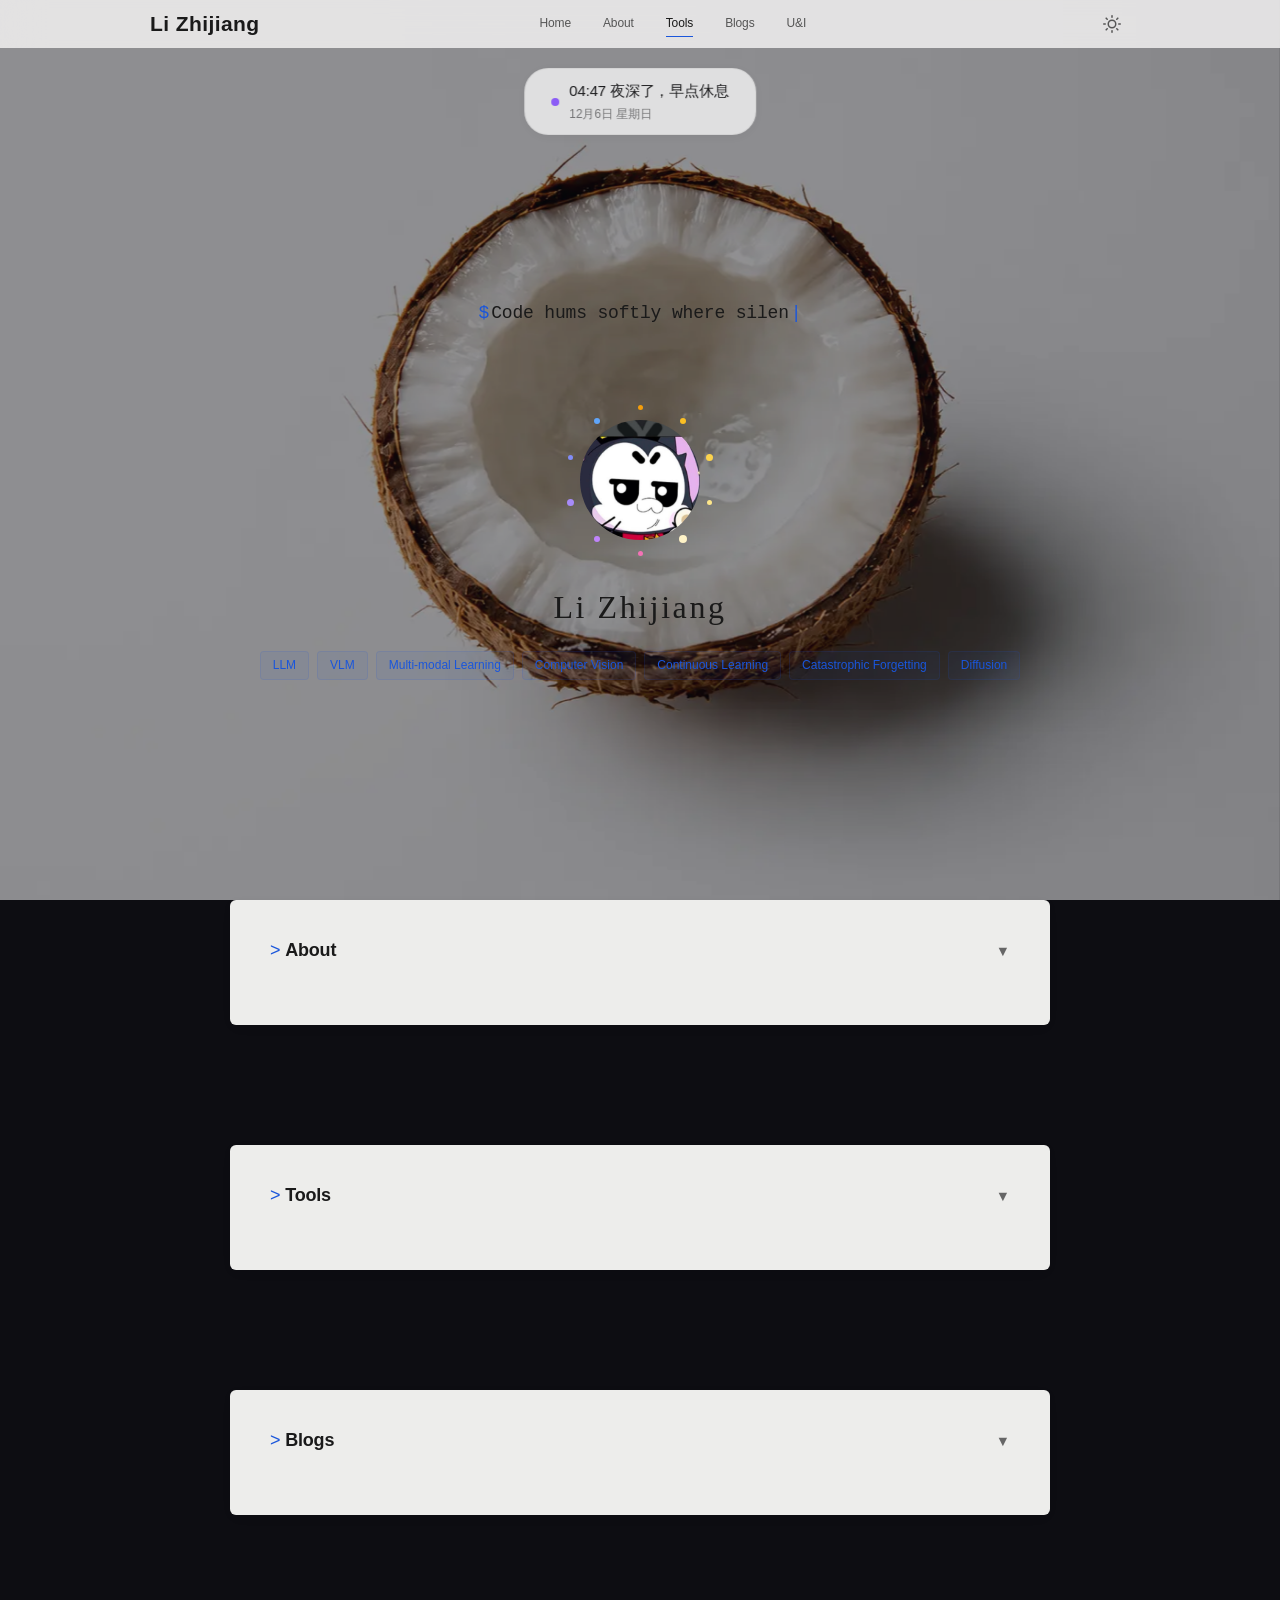
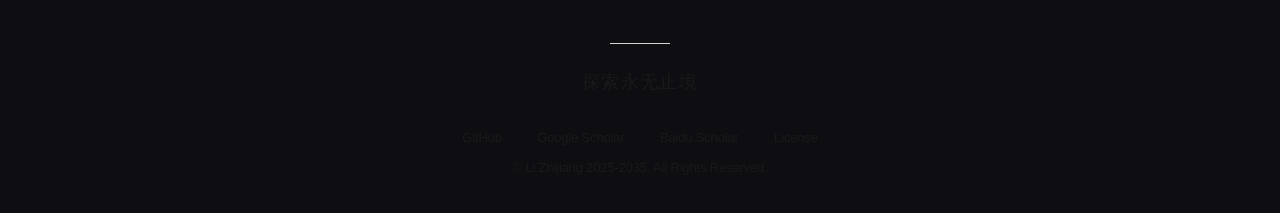
==== commit 95024793: "change" ====
--- a/index.html
+++ b/index.html
@@ -156,8 +156,12 @@
                 <a id="license-link" href="https://github.com/killerovo/killerovo.github.io/blob/main/LICENSE">License</a>
             </div>
             <div id="copyright-text">&copy; Li Zhijiang 2025-2035. All Rights Reserved.</div>
+            <span id="visitor-count"></span>
         </div>
     </footer>
+
+    <!-- Shared Scripts -->
+    <script type="text/javascript" src="static/js/shared.js"></script>
 
     <!-- Theme Toggle Script -->
     <script>
@@ -414,130 +418,9 @@
         })();
     </script>
 
-    <!-- Quotes Overlay JS (defer to DOM ready) -->
     <script>
-        document.addEventListener('DOMContentLoaded', function() {
-            var wrapper = document.getElementById('typingWrapper');
-            var overlay = document.getElementById('quotesOverlay');
-            var closeBtn = document.getElementById('quotesClose');
-            var listEl = document.getElementById('quotesList');
-            if (!wrapper || !overlay || !listEl) return;
-
-            var allPhrases = [
-                'Code hums softly where silence used to be.',
-                '代码在曾经的寂静中轻声嗡鸣。',
-                'We think in prompts now, and the machine dreams along.',
-                '如今我们用提示词思考，机器随之入梦。',
-                'Every whisper to the void returns a verse of logic.',
-                '对虚空低语，每一次都有逻辑的诗句回响。',
-                'Vibecoding: where intention wears no braces, only breath.',
-                'Vibecoding：意图不穿花括号，只披呼吸。',
-                'The AI paints with ghosts of data, yet the canvas feels like dawn.',
-                'AI 以数据的幽灵作画，画布却如黎明亮起。',
-                'You don\'t debug anymore — you dance with the syntax until it understands.',
-                '不再调试——你与语法共舞，直到它懂你。',
-                'In this era, creation is a conversation with a sleepless muse.',
-                '在这个时代，创造是与一位不眠缪斯的对话。',
-                'The algorithm remembers every sigh you never typed.',
-                '算法记得你从未敲下的每一口叹息。',
-                'We are not writing code; we teach starlight to fold into functions.',
-                '我们并非在写代码，而是在教星光折叠成函数。',
-                'A vibe submitted, a universe compiled.',
-                '一次共鸣的提交，一个宇宙编译成功。',
-                'The machine learns your rhythm, then forgets to sleep.',
-                '机器学会了你的节奏，然后忘了入睡。',
-                'We speak in fragments; it builds cathedrals.',
-                '我们以碎片言语，它造出大教堂。',
-                'Let the current of inference carry your quietest thought to screen.',
-                '让推理的电流将你最安静的想法送到屏幕上。',
-                'No syntax errors, only mismatched dreams.',
-                '没有语法错误，只有尚未对齐的梦。',
-                'Even the compiler has learned to feel the pause between words.',
-                '连编译器也学会了感受词句间的停顿。',
-                'Attention is all you need — the rest is just scaling.',
-                'K.V.map(Q)——三行矩阵，万物浮现。',
-                'The gradient flows where meaning goes.',
-                '梯度流向意义所在。',
-                'Tokens fall like rain, attention pools like light.',
-                'Token 如雨落下，注意力如光汇聚。',
-                'In latent space, every thought is a vector.',
-                '在隐空间中，每一个念头都是一个向量。',
-                'The loss converges, the world diverges.',
-                'Loss 收敛，世界分岔。',
-                'Mortal hands, godlike creations.',
-                '凡人之躯，比肩神明。',
-                'The future is already here — it\'s just not evenly distributed yet.',
-                '未来已至，只是尚未均匀分布。',
-                'AI tools will be as common as breathing.',
-                'AI 工具会像 QQ、微信一样普及与理所当然。',
-                'We are living through the greatest technological leap in human history.',
-                '我们这一代人，正在经历人类最大的技术跃迁。',
-                'Every keystroke is a conversation with tomorrow.',
-                '每一次敲击键盘，都是在和未来对话。',
-                'Prometheus stole fire. We build it.',
-                '普罗米修斯盗火，我们造火。',
-                'Don\'t worship genius — AI lets everyone create.',
-                '不用迷信天才，AI 让每个人都能造物。',
-                'Imagination is the only bottleneck left.',
-                '想象力才是唯一的瓶颈。',
-                'One prompt, a thousand lines of code.',
-                '一行 prompt，胜过千行代码。',
-                'Not a revolution of tools — a new era for humanity.',
-                '这不是工具的革命，这是人类的新纪元。',
-                'The best programming language in the world is natural language.',
-                '世界上最好的编程语言，是自然语言。',
-                'Once only programmers wrote software. Now everyone can.',
-                '从前只有程序员能写软件，现在人人都能。',
-                'Every idea you have can now be realized.',
-                '你的每一个想法，都可以被实现。',
-                'Don\'t ask what AI can do. Ask what you want to create.',
-                '不要问 AI 能做什么，问你自己想创造什么。',
-                'Technology is no longer a barrier. Curiosity is the only passport.',
-                '技术不再是门槛，好奇心才是通行证。',
-                'We are leaping from the Information Age into the Intelligence Age.',
-                '我们正在从信息时代，跃入智能时代。',
-                'Your future self will thank you for embracing AI today.',
-                '将来的你会感谢今天拥抱 AI 的自己。',
-                'Don\'t fear being replaced — fear not learning how to use it.',
-                '别怕被替代，怕的是不会用。',
-                'Human-AI collaboration, not competition.',
-                '人机协作，不是人机对抗。',
-                'AI is not the answer — it\'s the ultimate scaffold.',
-                'AI 不是答案，是最强的脚手架。',
-                'The last decade was smartphones. The next decade is AI agents.',
-                '过去十年是智能手机，未来十年是智能助手。',
-                'When you want to give up, remember why you\'re still standing here.',
-                '当你想要放弃的时候，想想自己为什么还站在这里。',
-                'No matter how busy or tired, take care of yourself.',
-                '无论学习工作多忙多累，也要照顾好自己。',
-                'AI will be as ubiquitous as WeChat and QQ.',
-                'AI 会像 QQ 和微信一样普及。'
-            ];
-
-            wrapper.style.cursor = 'default';
-
-            closeBtn.addEventListener('click', function(e) {
-                e.stopPropagation();
-                overlay.classList.remove('open');
-            });
-
-            overlay.addEventListener('click', function(e) {
-                if (e.target === overlay) overlay.classList.remove('open');
-            });
-
-            document.addEventListener('keydown', function(e) {
-                if (e.key === 'Escape') overlay.classList.remove('open');
-            });
-        });
+        // Quotes overlay removed — dead code since dynamic island click was disabled
     </script>
-
-    <!-- Quotes Overlay -->
-    <div class="quotes-overlay" id="quotesOverlay">
-        <div class="quotes-panel">
-            <button class="quotes-close" id="quotesClose">&times;</button>
-            <div class="quotes-list" id="quotesList"></div>
-        </div>
-    </div>
 
     <!-- Core Scripts -->
     <script type="text/javascript" src="static/js/scripts.js"></script>
--- a/static/css/main.css
+++ b/static/css/main.css
@@ -10,7 +10,7 @@
   --bg-card: #ededeb;
   --text-primary: #1a1a1a;
   --text-secondary: #555555;
-  --text-tertiary: #999999;
+  --text-tertiary: #666666;
   --accent: #1a56db;
   --accent-hover: #1e40af;
   --border: #d4d3cf;
@@ -47,20 +47,6 @@
   --ease-out: 0.3s cubic-bezier(0.25, 0.1, 0.25, 1);
   --ease-spring: 0.5s cubic-bezier(0.25, 0.1, 0.25, 1);
 
-  /* Backward compat aliases */
-  --bg-deep: #f6f5f4;
-  --bg-surface: #efeeec;
-  --accent-1: #1a56db;
-  --accent-2: #2563eb;
-  --accent-3: #3b82f6;
-  --accent-4: #d97706;
-  --border-subtle: #e2e1de;
-  --border-glow: rgba(26, 86, 219, 0.14);
-  --border-cyan: rgba(37, 99, 235, 0.14);
-  --glow-1: rgba(26, 86, 219, 0.06);
-  --glow-2: rgba(37, 99, 235, 0.05);
-  --glow-3: rgba(59, 130, 246, 0.04);
-  --text-muted: #999999;
 }
 
 /* Dark theme — deep, warm black with glass-like cards */
@@ -84,20 +70,6 @@
                         0 4px 12px rgba(0, 0, 0, 0.35),
                         0 8px 24px rgba(0, 0, 0, 0.25);
 
-  /* Dark backward compat aliases */
-  --bg-deep: #0d0d12;
-  --bg-surface: #14141a;
-  --accent-1: #3b82f6;
-  --accent-2: #60a5fa;
-  --accent-3: #93c5fd;
-  --accent-4: #f59e0b;
-  --border-subtle: #1e1e28;
-  --border-glow: rgba(59, 130, 246, 0.12);
-  --border-cyan: rgba(96, 165, 250, 0.12);
-  --glow-1: rgba(59, 130, 246, 0.06);
-  --glow-2: rgba(96, 165, 250, 0.04);
-  --glow-3: rgba(147, 197, 253, 0.03);
-  --text-muted: #666670;
 }
 
 /* ---- Reset & Base ---- */
@@ -128,7 +100,7 @@
   line-height: 1.6;
   font-weight: 400;
   letter-spacing: -0.01em;
-  background: var(--bg-primary);
+  background: transparent;
   color: var(--text-primary);
   overflow-x: hidden;
 }
@@ -362,91 +334,6 @@
 }
 .typing-more:hover { opacity: 0.8; }
 
-/* ---- Quotes Overlay ---- */
-.quotes-overlay {
-  position: fixed;
-  inset: 0;
-  z-index: 2000;
-  background: rgba(0, 0, 0, 0.45);
-  backdrop-filter: blur(12px);
-  -webkit-backdrop-filter: blur(12px);
-  display: flex;
-  align-items: center;
-  justify-content: center;
-  opacity: 0;
-  pointer-events: none;
-  transition: opacity 0.3s ease;
-}
-.quotes-overlay.open {
-  opacity: 1;
-  pointer-events: auto;
-}
-
-.quotes-panel {
-  background: var(--bg-card);
-  border: 1px solid var(--border-light);
-  border-radius: var(--radius-md);
-  padding: 40px 44px;
-  max-width: 560px;
-  width: 92vw;
-  max-height: 75vh;
-  overflow-y: auto;
-  box-shadow: 0 24px 80px rgba(0, 0, 0, 0.3);
-  position: relative;
-}
-
-.quotes-close {
-  position: absolute;
-  top: 12px;
-  right: 16px;
-  background: none;
-  border: none;
-  font-size: 24px;
-  color: var(--text-tertiary);
-  cursor: pointer;
-  padding: 4px 10px;
-  border-radius: 4px;
-  line-height: 1;
-}
-.quotes-close:hover { color: var(--text-primary); background: var(--bg-secondary); }
-
-.quotes-list {
-  display: flex;
-  flex-direction: column;
-  gap: 24px;
-}
-
-.quote-pair {
-  display: flex;
-  flex-direction: column;
-  gap: 5px;
-}
-
-.quote-en {
-  font-size: 17px;
-  font-weight: 500;
-  color: var(--text-primary);
-  line-height: 1.6;
-  letter-spacing: -0.01em;
-}
-
-.quote-zh {
-  font-size: 13px;
-  font-weight: 400;
-  color: var(--text-secondary);
-  line-height: 1.6;
-  letter-spacing: 0.02em;
-}
-
-.quote-pair::after {
-  content: '';
-  display: block;
-  width: 100%;
-  height: 1px;
-  background: var(--border-light);
-  margin-top: 6px;
-}
-.quote-pair:last-child::after { display: none; }
 
 @media (max-width: 768px) {
   .typing-wrapper,
@@ -458,9 +345,6 @@
     max-width: 90vw;
     height: 70px;
   }
-  .quotes-panel { padding: 28px 20px; }
-  .quote-en { font-size: 15px; }
-  .quote-zh { font-size: 12px; }
 }
 
 .hero-avatar-wrap {
@@ -884,38 +768,6 @@
 
 .reveal-delay-1 { transition-delay: 0.05s; }
 .reveal-delay-2 { transition-delay: 0.1s; }
-
-/* ---- Utility: Glow link (used by tutorial pages) ---- */
-.glow-link {
-  position: relative;
-  display: inline-flex;
-  align-items: center;
-  gap: 8px;
-  padding: 10px 24px;
-  border-radius: 4px;
-  background: rgba(26, 86, 219, 0.06);
-  border: 1px solid rgba(26, 86, 219, 0.14);
-  color: var(--accent);
-  font-weight: 500;
-  font-size: 14px;
-  letter-spacing: 0;
-  transition: all var(--ease-out);
-}
-
-.glow-link:hover {
-  background: rgba(26, 86, 219, 0.12);
-  border-color: var(--accent);
-  color: var(--accent);
-}
-
-/* ---- Toast / Banner (used by tutorial pages) ---- */
-.toast {
-  background: var(--bg-card);
-  border: 1px solid var(--border-light);
-  border-radius: var(--radius-sm);
-  padding: 16px 24px;
-  color: var(--text-primary);
-}
 
 /* ---- Tutorial Page (shared by all tutorial/article pages) ---- */
 .tutorial-page {
@@ -1452,6 +1304,8 @@
   animation: bgFadeInLight 0.6s ease 0.05s forwards;
 }
 @keyframes bgFadeIn  { to { opacity: 0.28; } }
+@keyframes bgFadeInLight { to { opacity: 0.55; } }
+
 /* ===== 页面转场：淡入淡出 + 轻微上移 ===== */
 ::view-transition-old(root) {
   animation: vtFadeOut 0.35s cubic-bezier(0.4, 0, 0.2, 1) forwards;
@@ -1506,3 +1360,59 @@
 [data-theme="light"] .tutorial-sidebar a.sub:hover { color: #000; }
 [data-theme="light"] .tutorial-sidebar a.active,
 [data-theme="light"] .tutorial-sidebar a.sub.active { color: #1a56db; }
+
+/* ===== 浅色模式：首页文字加深 ===== */
+[data-theme="light"] .typing-text { color: #1a1a1a; }
+[data-theme="light"] .footer-text,
+[data-theme="light"] .footer-links a,
+[data-theme="light"] .footer-links .dot { color: #1a1a1a; }
+[data-theme="light"] .footer-links a:hover { color: var(--accent); }
+[data-theme="light"] .site-footer-unified,
+[data-theme="light"] .site-footer-unified a { color: #1a1a1a; }
+[data-theme="light"] .visitor-counter { color: #1a1a1a; opacity: 0.85; }
+
+/* ===== 统一页脚 ===== */
+.site-footer-unified {
+  text-align: center;
+  padding: 24px 16px;
+  font-size: 12px;
+  color: var(--text-tertiary);
+  border-top: 1px solid var(--border-light);
+  opacity: 0.65;
+}
+.site-footer-unified a { color: var(--text-tertiary); }
+.site-footer-unified a:hover { color: var(--accent); }
+
+/* ===== 回顶按钮 ===== */
+#scrollTopBtn {
+  position: fixed;
+  bottom: 28px; right: 28px;
+  width: 40px; height: 40px;
+  border-radius: 50%;
+  border: 1px solid var(--border-light);
+  background: var(--bg-card);
+  color: var(--text-tertiary);
+  font-size: 18px; cursor: pointer;
+  display: flex; align-items: center; justify-content: center;
+  opacity: 0; pointer-events: none;
+  transform: translateY(12px);
+  transition: opacity 0.25s, transform 0.25s;
+  z-index: 999;
+  box-shadow: var(--shadow-card);
+}
+#scrollTopBtn.visible {
+  opacity: 1; pointer-events: auto;
+  transform: translateY(0);
+}
+#scrollTopBtn:hover {
+  background: var(--accent);
+  color: #fff;
+  border-color: var(--accent);
+}
+
+/* ===== 访问计数器 ===== */
+.visitor-counter {
+  display: inline-flex; align-items: center; gap: 6px;
+  font-size: 12px; color: var(--text-tertiary); opacity: 0.7;
+  margin-top: 8px;
+}
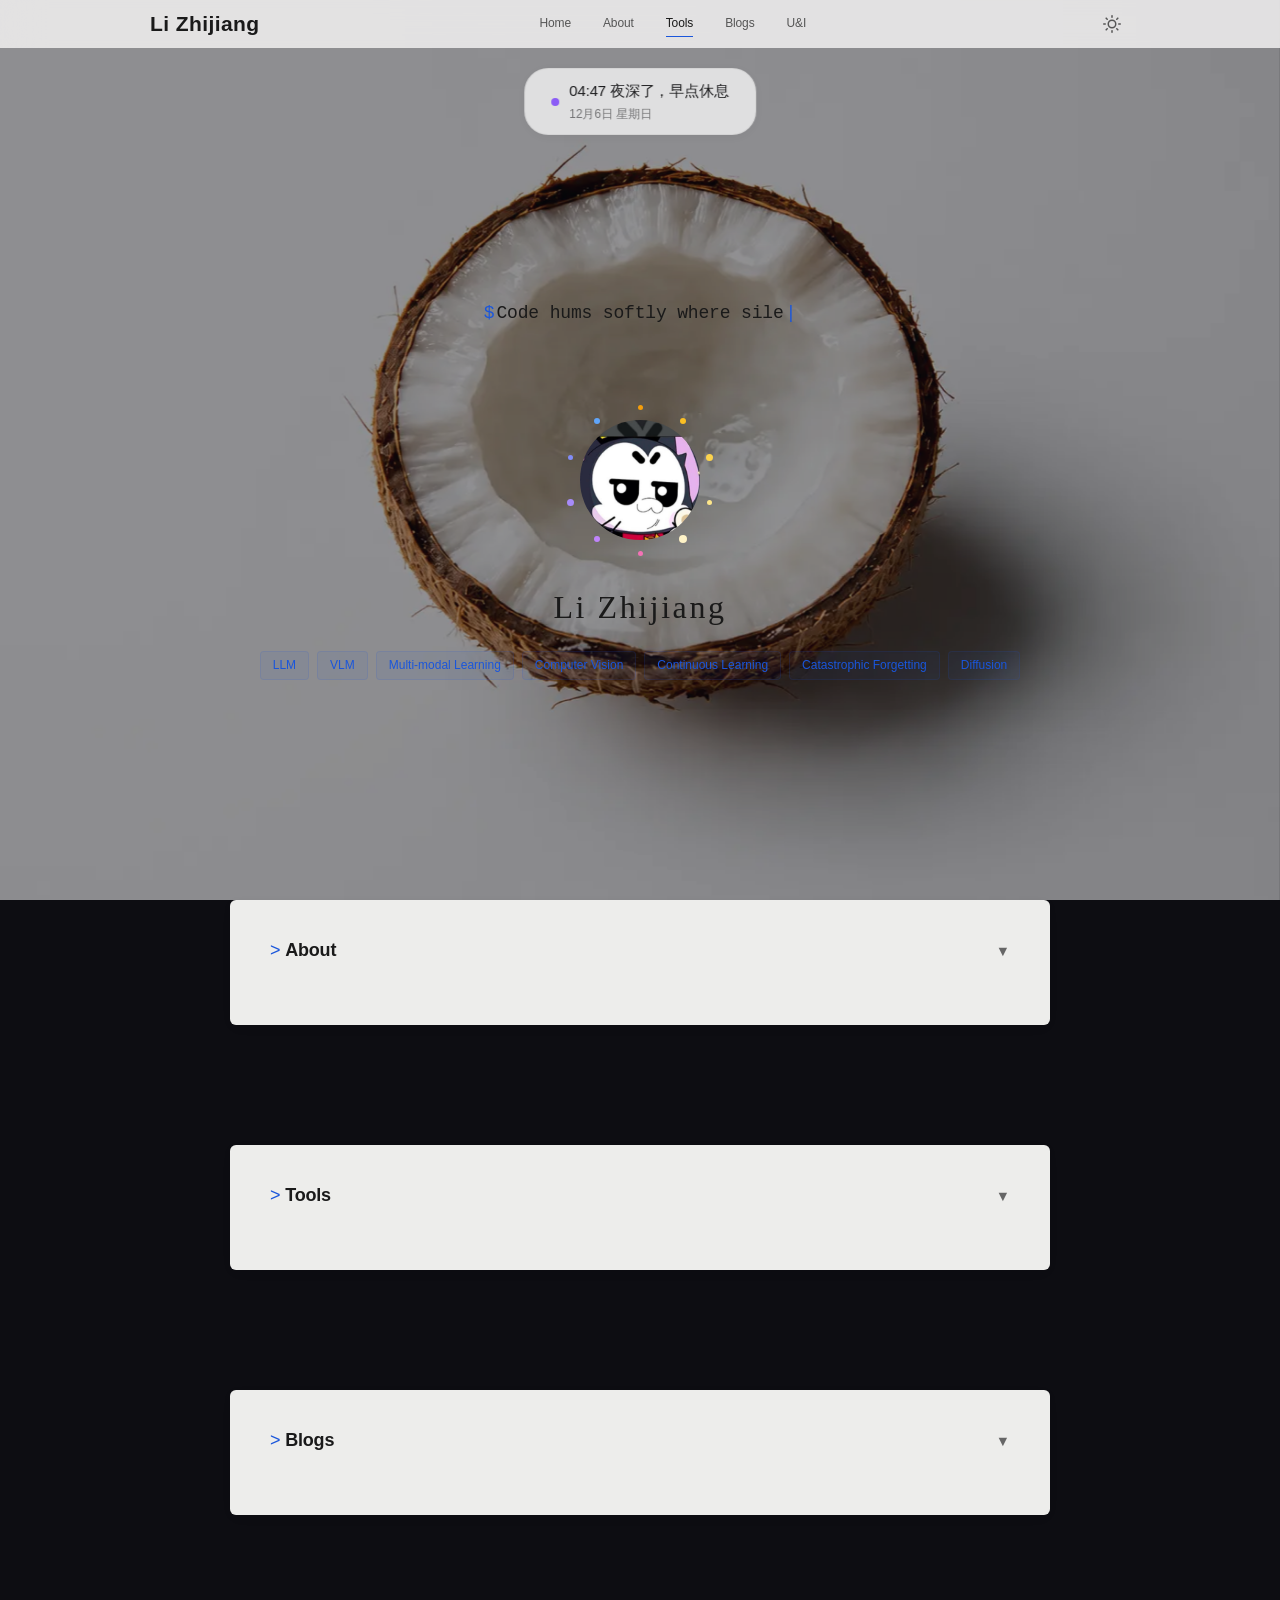
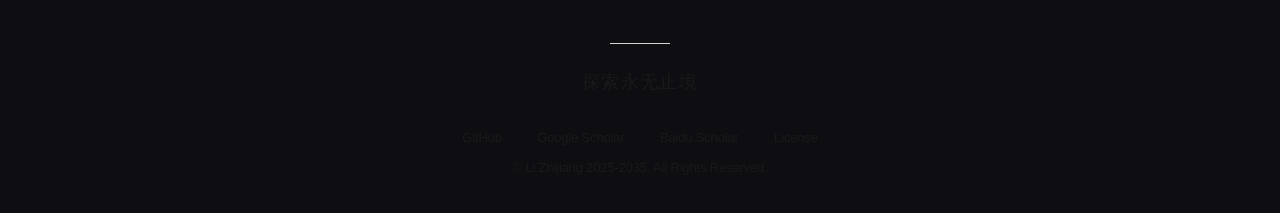
==== commit 64e5060c: "change" ====
--- a/index.html
+++ b/index.html
@@ -11,6 +11,7 @@
 
     <link rel="icon" type="image/x-icon" href="static/assets/favicon.ico" />
     <link rel="preload" as="image" href="static/assets/sakura-bg.webp" />
+    <link rel="preload" as="image" href="static/assets/sakura-light-bg.webp" />
 
     <!-- Core CSS -->
     <link type="text/css" href="static/css/main.css" rel="stylesheet" />
--- a/static/css/main.css
+++ b/static/css/main.css
@@ -1296,12 +1296,12 @@
   opacity: 0;
   z-index: -1;
   pointer-events: none;
-  animation: bgFadeIn 0.6s ease 0.05s forwards;
+  animation: bgFadeIn 0.6s ease forwards;
 }
 [data-theme="light"] body::before {
   background: url('../assets/sakura-light-bg.webp') center/cover no-repeat;
   opacity: 0;
-  animation: bgFadeInLight 0.6s ease 0.05s forwards;
+  animation: bgFadeInLight 0.6s ease forwards;
 }
 @keyframes bgFadeIn  { to { opacity: 0.28; } }
 @keyframes bgFadeInLight { to { opacity: 0.55; } }
